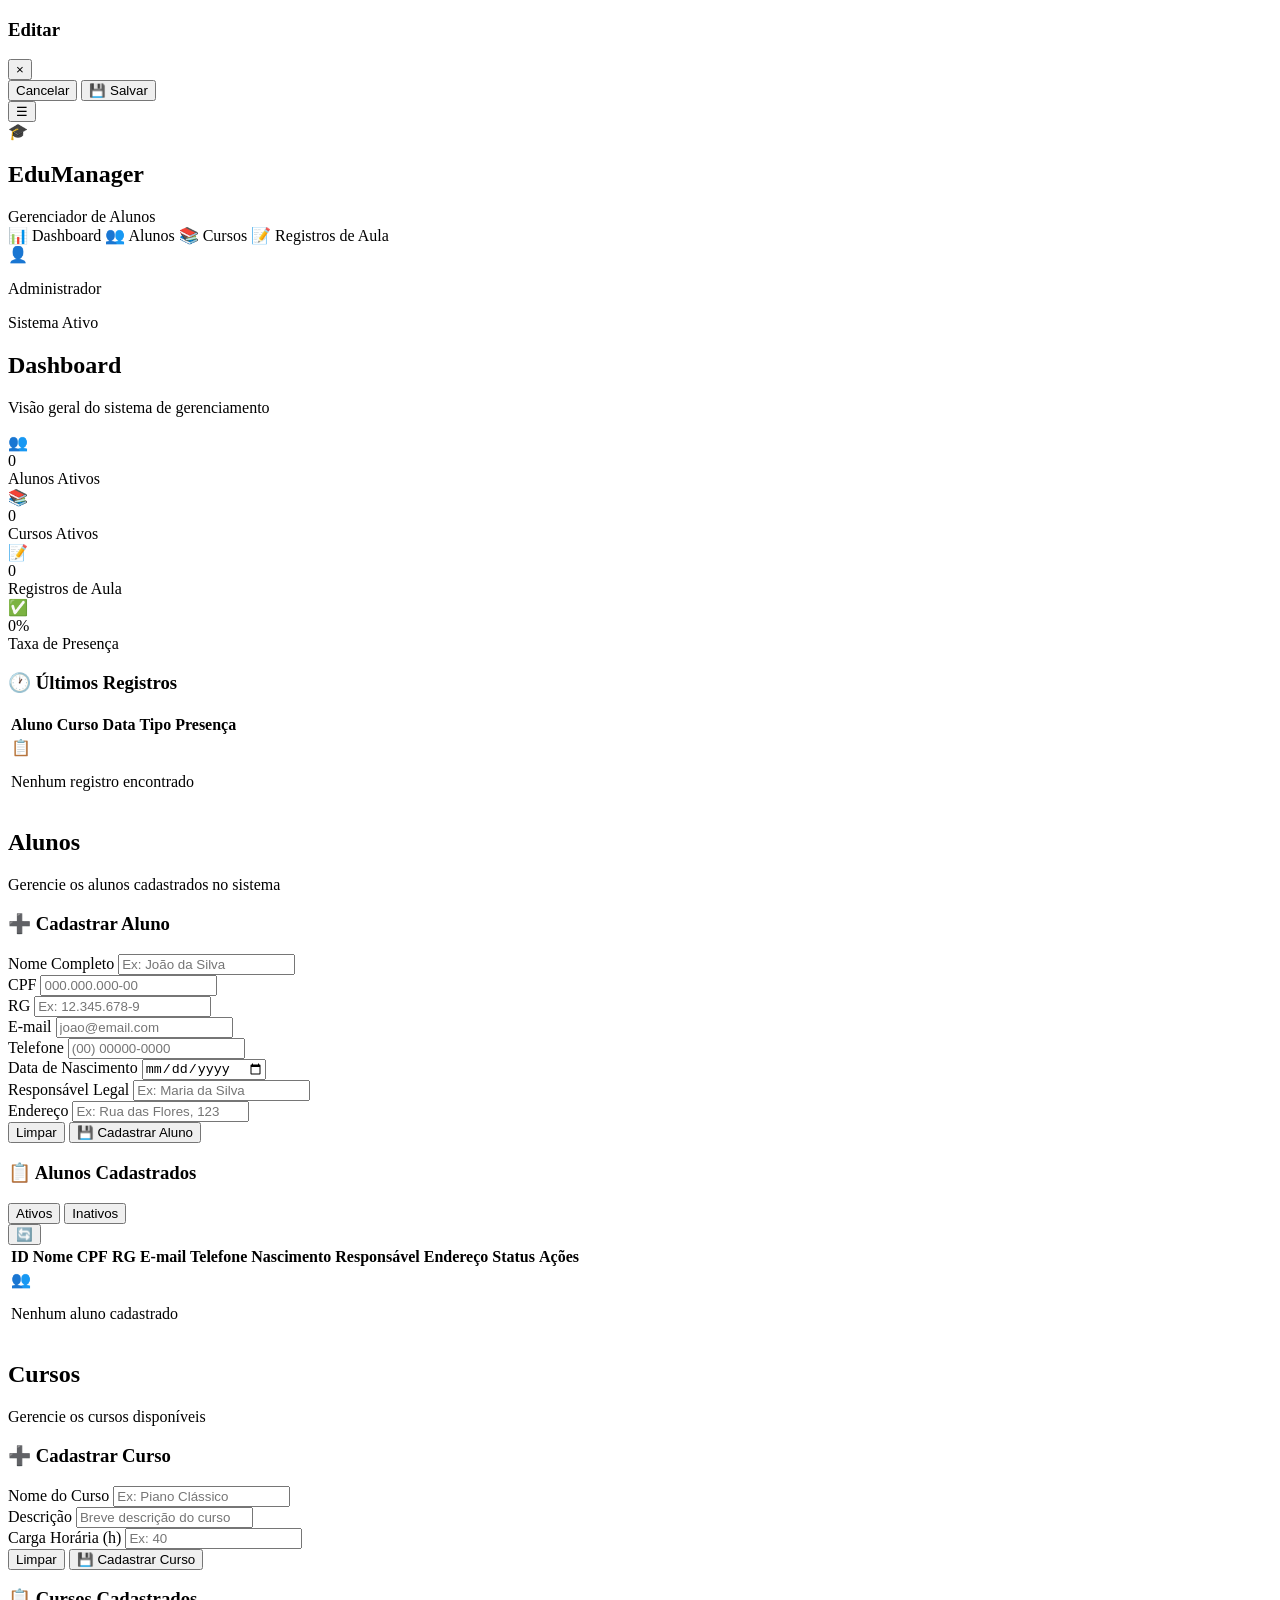
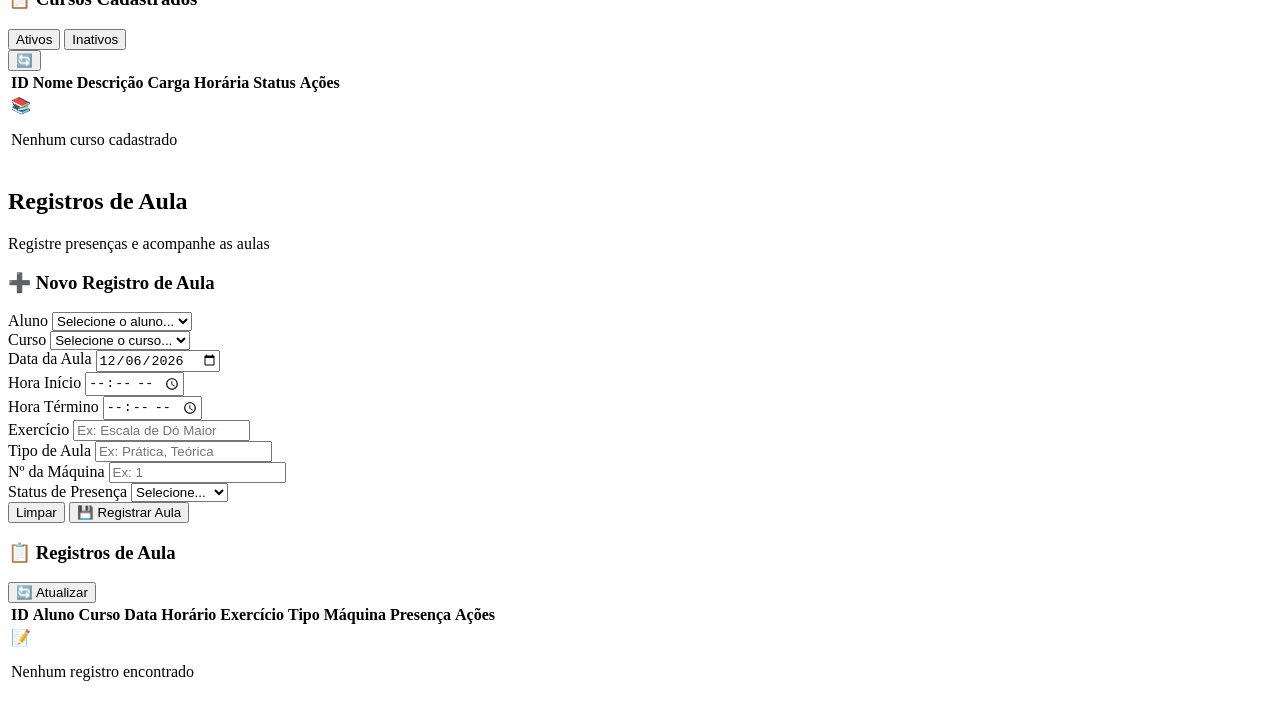
==== index.html @ 94e60f29 "Adicionando novos dados ao aluno" ====
<!DOCTYPE html>
<html lang="pt-BR">
<head>
  <meta charset="UTF-8">
  <meta name="viewport" content="width=device-width, initial-scale=1.0">
  <meta name="description" content="Sistema de Gerenciamento de Alunos - Controle de presença, cursos e registros de aula">
  <title>Gerenciador de Alunos</title>
  <link rel="stylesheet" href="css/style.css">
</head>
<body>

  <!-- Toast Container -->
  <div class="toast-container" id="toast-container"></div>

  <!-- Edit Modal -->
  <div class="modal-overlay" id="modal-overlay">
    <div class="modal" id="modal">
      <div class="modal-header">
        <h3 id="modal-title">Editar</h3>
        <button class="modal-close" id="modal-close">&times;</button>
      </div>
      <div class="modal-body" id="modal-body"></div>
      <div class="modal-footer">
        <button class="btn btn-secondary" id="modal-cancel">Cancelar</button>
        <button class="btn btn-primary" id="modal-save">💾 Salvar</button>
      </div>
    </div>
  </div>

  <!-- Mobile Menu Button -->
  <button class="mobile-menu-btn" id="mobile-menu-btn" aria-label="Menu">☰</button>

  <div class="app-layout">

    <!-- ===== SIDEBAR ===== -->
    <aside class="sidebar" id="sidebar">
      <div class="sidebar-header">
        <div class="sidebar-logo">
          <div class="logo-icon">🎓</div>
          <div class="logo-text">
            <h1>EduManager</h1>
            <span>Gerenciador de Alunos</span>
          </div>
        </div>
      </div>
      <nav class="sidebar-nav">
        <a class="nav-item active" data-page="dashboard" id="nav-dashboard">
          <span class="nav-icon">📊</span> Dashboard
        </a>
        <a class="nav-item" data-page="alunos" id="nav-alunos">
          <span class="nav-icon">👥</span> Alunos
        </a>
        <a class="nav-item" data-page="cursos" id="nav-cursos">
          <span class="nav-icon">📚</span> Cursos
        </a>
        <a class="nav-item" data-page="registros" id="nav-registros">
          <span class="nav-icon">📝</span> Registros de Aula
        </a>
      </nav>
      <div class="sidebar-footer">
        <div class="sidebar-footer-info">
          <div class="footer-avatar">👤</div>
          <div class="footer-text">
            <p>Administrador</p>
            <span>Sistema Ativo</span>
          </div>
        </div>
      </div>
    </aside>

    <!-- ===== MAIN CONTENT ===== -->
    <main class="main-content">

      <!-- ===== DASHBOARD ===== -->
      <section class="section-page active" id="page-dashboard">
        <div class="page-header">
          <h2>Dashboard</h2>
          <p>Visão geral do sistema de gerenciamento</p>
        </div>
        <div class="stats-grid">
          <div class="stat-card">
            <div class="stat-card-header"><div class="stat-icon students">👥</div></div>
            <div class="stat-value" id="stat-alunos">0</div>
            <div class="stat-label">Alunos Ativos</div>
          </div>
          <div class="stat-card">
            <div class="stat-card-header"><div class="stat-icon courses">📚</div></div>
            <div class="stat-value" id="stat-cursos">0</div>
            <div class="stat-label">Cursos Ativos</div>
          </div>
          <div class="stat-card">
            <div class="stat-card-header"><div class="stat-icon records">📝</div></div>
            <div class="stat-value" id="stat-registros">0</div>
            <div class="stat-label">Registros de Aula</div>
          </div>
          <div class="stat-card">
            <div class="stat-card-header"><div class="stat-icon attendance">✅</div></div>
            <div class="stat-value" id="stat-presenca">0%</div>
            <div class="stat-label">Taxa de Presença</div>
          </div>
        </div>
        <div class="content-card">
          <div class="content-card-header">
            <h3><span class="icon">🕐</span> Últimos Registros</h3>
          </div>
          <div class="content-card-body">
            <div class="table-wrapper">
              <table>
                <thead><tr><th>Aluno</th><th>Curso</th><th>Data</th><th>Tipo</th><th>Presença</th></tr></thead>
                <tbody id="dashboard-recent-tbody">
                  <tr><td colspan="5"><div class="empty-state"><div class="icon">📋</div><p>Nenhum registro encontrado</p></div></td></tr>
                </tbody>
              </table>
            </div>
          </div>
        </div>
      </section>

      <!-- ===== ALUNOS ===== -->
      <section class="section-page" id="page-alunos">
        <div class="page-header">
          <h2>Alunos</h2>
          <p>Gerencie os alunos cadastrados no sistema</p>
        </div>
        <!-- Form -->
        <div class="content-card">
          <div class="content-card-header">
            <h3><span class="icon">➕</span> Cadastrar Aluno</h3>
          </div>
          <div class="content-card-body">
            <form id="form-aluno">
              <div class="form-grid">
                <div class="form-group">
                  <label for="aluno-nome">Nome Completo</label>
                  <input type="text" id="aluno-nome" placeholder="Ex: João da Silva" required>
                </div>
                <div class="form-group">
                  <label for="aluno-cpf">CPF</label>
                  <input type="text" id="aluno-cpf" placeholder="000.000.000-00" required maxlength="14">
                </div>
                <div class="form-group">
                  <label for="aluno-rg">RG</label>
                  <input type="text" id="aluno-rg" placeholder="Ex: 12.345.678-9" required>
                </div>
                <div class="form-group">
                  <label for="aluno-email">E-mail</label>
                  <input type="email" id="aluno-email" placeholder="joao@email.com" required>
                </div>
                <div class="form-group">
                  <label for="aluno-telefone">Telefone</label>
                  <input type="text" id="aluno-telefone" placeholder="(00) 00000-0000" required maxlength="15">
                </div>
                <div class="form-group">
                  <label for="aluno-nascimento">Data de Nascimento</label>
                  <input type="date" id="aluno-nascimento" required>
                </div>
                <div class="form-group">
                  <label for="aluno-responsavel">Responsável Legal</label>
                  <input type="text" id="aluno-responsavel" placeholder="Ex: Maria da Silva">
                </div>
                <div class="form-group">
                  <label for="aluno-endereco">Endereço</label>
                  <input type="text" id="aluno-endereco" placeholder="Ex: Rua das Flores, 123" required>
                </div>
              </div>
              <div class="form-actions">
                <button type="reset" class="btn btn-secondary">Limpar</button>
                <button type="submit" class="btn btn-primary" id="btn-salvar-aluno">💾 Cadastrar Aluno</button>
              </div>
            </form>
          </div>
        </div>
        <!-- Table -->
        <div class="content-card">
          <div class="content-card-header">
            <h3><span class="icon">📋</span> Alunos Cadastrados</h3>
            <div class="header-actions">
              <div class="filter-tabs" id="aluno-filter-tabs">
                <button class="filter-tab active" data-filter="ativos">Ativos</button>
                <button class="filter-tab" data-filter="inativos">Inativos</button>
              </div>
              <button class="btn btn-secondary btn-sm" onclick="App.loadAlunos()">🔄</button>
            </div>
          </div>
          <div class="content-card-body">
            <div class="table-wrapper">
              <table>
                <thead><tr><th>ID</th><th>Nome</th><th>CPF</th><th>RG</th><th>E-mail</th><th>Telefone</th><th>Nascimento</th><th>Responsável</th><th>Endereço</th><th>Status</th><th>Ações</th></tr></thead>
                <tbody id="alunos-tbody">
                  <tr><td colspan="11"><div class="empty-state"><div class="icon">👥</div><p>Nenhum aluno cadastrado</p></div></td></tr>
                </tbody>
              </table>
            </div>
          </div>
        </div>
      </section>

      <!-- ===== CURSOS ===== -->
      <section class="section-page" id="page-cursos">
        <div class="page-header">
          <h2>Cursos</h2>
          <p>Gerencie os cursos disponíveis</p>
        </div>
        <!-- Form -->
        <div class="content-card">
          <div class="content-card-header">
            <h3><span class="icon">➕</span> Cadastrar Curso</h3>
          </div>
          <div class="content-card-body">
            <form id="form-curso">
              <div class="form-grid">
                <div class="form-group">
                  <label for="curso-nome">Nome do Curso</label>
                  <input type="text" id="curso-nome" placeholder="Ex: Piano Clássico" required>
                </div>
                <div class="form-group">
                  <label for="curso-descricao">Descrição</label>
                  <input type="text" id="curso-descricao" placeholder="Breve descrição do curso" required>
                </div>
                <div class="form-group">
                  <label for="curso-carga">Carga Horária (h)</label>
                  <input type="number" id="curso-carga" placeholder="Ex: 40" required min="1">
                </div>
              </div>
              <div class="form-actions">
                <button type="reset" class="btn btn-secondary">Limpar</button>
                <button type="submit" class="btn btn-primary" id="btn-salvar-curso">💾 Cadastrar Curso</button>
              </div>
            </form>
          </div>
        </div>
        <!-- Table -->
        <div class="content-card">
          <div class="content-card-header">
            <h3><span class="icon">📋</span> Cursos Cadastrados</h3>
            <div class="header-actions">
              <div class="filter-tabs" id="curso-filter-tabs">
                <button class="filter-tab active" data-filter="ativos">Ativos</button>
                <button class="filter-tab" data-filter="inativos">Inativos</button>
              </div>
              <button class="btn btn-secondary btn-sm" onclick="App.loadCursos()">🔄</button>
            </div>
          </div>
          <div class="content-card-body">
            <div class="table-wrapper">
              <table>
                <thead><tr><th>ID</th><th>Nome</th><th>Descrição</th><th>Carga Horária</th><th>Status</th><th>Ações</th></tr></thead>
                <tbody id="cursos-tbody">
                  <tr><td colspan="6"><div class="empty-state"><div class="icon">📚</div><p>Nenhum curso cadastrado</p></div></td></tr>
                </tbody>
              </table>
            </div>
          </div>
        </div>
      </section>

      <!-- ===== REGISTROS DE AULA ===== -->
      <section class="section-page" id="page-registros">
        <div class="page-header">
          <h2>Registros de Aula</h2>
          <p>Registre presenças e acompanhe as aulas</p>
        </div>
        <!-- Form -->
        <div class="content-card">
          <div class="content-card-header">
            <h3><span class="icon">➕</span> Novo Registro de Aula</h3>
          </div>
          <div class="content-card-body">
            <form id="form-registro">
              <div class="form-grid">
                <div class="form-group">
                  <label for="registro-aluno">Aluno</label>
                  <select id="registro-aluno" required><option value="">Selecione o aluno...</option></select>
                </div>
                <div class="form-group">
                  <label for="registro-curso">Curso</label>
                  <select id="registro-curso" required><option value="">Selecione o curso...</option></select>
                </div>
                <div class="form-group">
                  <label for="registro-data">Data da Aula</label>
                  <input type="date" id="registro-data" required>
                </div>
                <div class="form-group">
                  <label for="registro-hora-inicio">Hora Início</label>
                  <input type="time" id="registro-hora-inicio" required>
                </div>
                <div class="form-group">
                  <label for="registro-hora-termino">Hora Término</label>
                  <input type="time" id="registro-hora-termino" required>
                </div>
                <div class="form-group">
                  <label for="registro-exercicio">Exercício</label>
                  <input type="text" id="registro-exercicio" placeholder="Ex: Escala de Dó Maior" required>
                </div>
                <div class="form-group">
                  <label for="registro-tipo">Tipo de Aula</label>
                  <input type="text" id="registro-tipo" placeholder="Ex: Prática, Teórica" required>
                </div>
                <div class="form-group">
                  <label for="registro-maquina">Nº da Máquina</label>
                  <input type="number" id="registro-maquina" placeholder="Ex: 1" required min="1">
                </div>
                <div class="form-group">
                  <label for="registro-presenca">Status de Presença</label>
                  <select id="registro-presenca" required>
                    <option value="">Selecione...</option>
                    <option value="PRESENTE">✅ Presente</option>
                    <option value="AUSENTE">❌ Ausente</option>
                  </select>
                </div>
              </div>
              <div class="form-actions">
                <button type="reset" class="btn btn-secondary">Limpar</button>
                <button type="submit" class="btn btn-primary" id="btn-salvar-registro">💾 Registrar Aula</button>
              </div>
            </form>
          </div>
        </div>
        <!-- Table -->
        <div class="content-card">
          <div class="content-card-header">
            <h3><span class="icon">📋</span> Registros de Aula</h3>
            <button class="btn btn-secondary btn-sm" onclick="App.loadRegistros()">🔄 Atualizar</button>
          </div>
          <div class="content-card-body">
            <div class="table-wrapper">
              <table>
                <thead><tr><th>ID</th><th>Aluno</th><th>Curso</th><th>Data</th><th>Horário</th><th>Exercício</th><th>Tipo</th><th>Máquina</th><th>Presença</th><th>Ações</th></tr></thead>
                <tbody id="registros-tbody">
                  <tr><td colspan="10"><div class="empty-state"><div class="icon">📝</div><p>Nenhum registro encontrado</p></div></td></tr>
                </tbody>
              </table>
            </div>
          </div>
        </div>
      </section>

    </main>
  </div>

  <script src="js/app.js"></script>
</body>
</html>
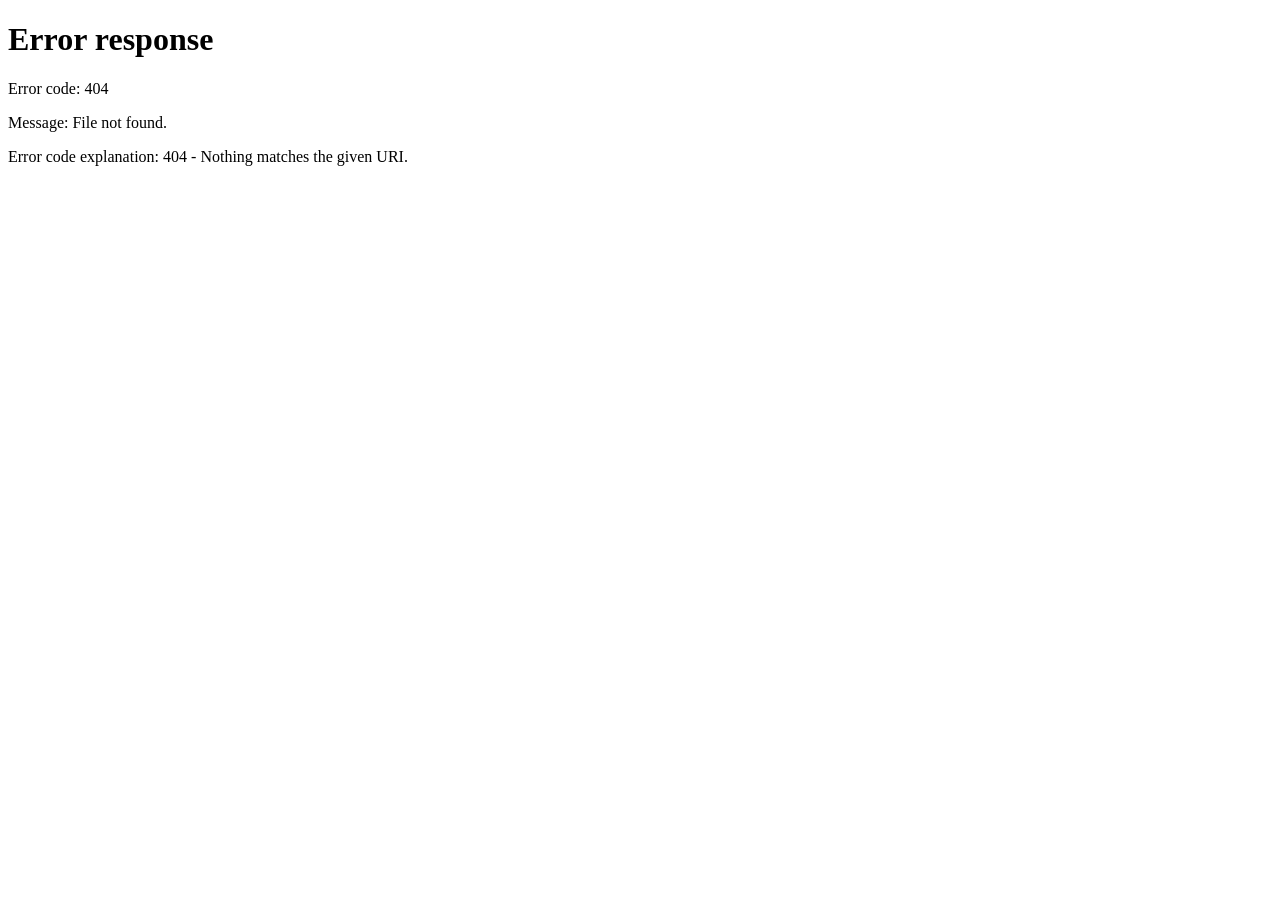
==== commit 5464baaa: "Adicionando login" ====
--- a/index.html
+++ b/index.html
@@ -3,8 +3,8 @@
 <head>
   <meta charset="UTF-8">
   <meta name="viewport" content="width=device-width, initial-scale=1.0">
-  <meta name="description" content="Sistema de Gerenciamento de Alunos - Controle de presença, cursos e registros de aula">
-  <title>Gerenciador de Alunos</title>
+  <meta name="description" content="AllCan - Sistema de Gerenciamento de Alunos - Controle de presença, cursos e registros de aula">
+  <title>AllCan - Gerenciador de Alunos</title>
   <link rel="stylesheet" href="css/style.css">
 </head>
 <body>
@@ -22,13 +22,18 @@
       <div class="modal-body" id="modal-body"></div>
       <div class="modal-footer">
         <button class="btn btn-secondary" id="modal-cancel">Cancelar</button>
-        <button class="btn btn-primary" id="modal-save">💾 Salvar</button>
+        <button class="btn btn-primary" id="modal-save">
+          <svg width="20" height="20" viewBox="0 0 24 24" fill="none" stroke="currentColor" stroke-width="2" stroke-linecap="round" stroke-linejoin="round"><path d="M19 21H5a2 2 0 0 1-2-2V5a2 2 0 0 1 2-2h11l5 5v11a2 2 0 0 1-2 2z"/><polyline points="17 21 17 13 7 13 7 21"/><polyline points="7 3 7 8 15 8"/></svg>
+          Salvar
+        </button>
       </div>
     </div>
   </div>
 
   <!-- Mobile Menu Button -->
-  <button class="mobile-menu-btn" id="mobile-menu-btn" aria-label="Menu">☰</button>
+  <button class="mobile-menu-btn" id="mobile-menu-btn" aria-label="Abrir menu de navegação">
+    <svg width="24" height="24" viewBox="0 0 24 24" fill="none" stroke="currentColor" stroke-width="2" stroke-linecap="round" stroke-linejoin="round"><line x1="3" y1="6" x2="21" y2="6"/><line x1="3" y1="12" x2="21" y2="12"/><line x1="3" y1="18" x2="21" y2="18"/></svg>
+  </button>
 
   <div class="app-layout">
 
@@ -36,33 +41,49 @@
     <aside class="sidebar" id="sidebar">
       <div class="sidebar-header">
         <div class="sidebar-logo">
-          <div class="logo-icon">🎓</div>
+          <div class="logo-icon">
+            <svg width="24" height="24" viewBox="0 0 24 24" fill="white" stroke="white" stroke-width="1.5" stroke-linecap="round" stroke-linejoin="round"><path d="M22 10v6M2 10l10-5 10 5-10 5z"/><path d="M6 12v5c3 3 10 3 12 0v-5"/></svg>
+          </div>
           <div class="logo-text">
-            <h1>EduManager</h1>
-            <span>Gerenciador de Alunos</span>
+            <h1>AllCan</h1>
+            <span>Gestão Educacional</span>
           </div>
         </div>
       </div>
       <nav class="sidebar-nav">
         <a class="nav-item active" data-page="dashboard" id="nav-dashboard">
-          <span class="nav-icon">📊</span> Dashboard
+          <span class="nav-icon">
+            <svg width="20" height="20" viewBox="0 0 24 24" fill="none" stroke="currentColor" stroke-width="2" stroke-linecap="round" stroke-linejoin="round"><line x1="18" y1="20" x2="18" y2="10"/><line x1="12" y1="20" x2="12" y2="4"/><line x1="6" y1="20" x2="6" y2="14"/></svg>
+          </span>
+          Dashboard
         </a>
         <a class="nav-item" data-page="alunos" id="nav-alunos">
-          <span class="nav-icon">👥</span> Alunos
+          <span class="nav-icon">
+            <svg width="20" height="20" viewBox="0 0 24 24" fill="none" stroke="currentColor" stroke-width="2" stroke-linecap="round" stroke-linejoin="round"><path d="M17 21v-2a4 4 0 0 0-4-4H5a4 4 0 0 0-4 4v2"/><circle cx="9" cy="7" r="4"/><path d="M23 21v-2a4 4 0 0 0-3-3.87"/><path d="M16 3.13a4 4 0 0 1 0 7.75"/></svg>
+          </span>
+          Alunos
         </a>
         <a class="nav-item" data-page="cursos" id="nav-cursos">
-          <span class="nav-icon">📚</span> Cursos
+          <span class="nav-icon">
+            <svg width="20" height="20" viewBox="0 0 24 24" fill="none" stroke="currentColor" stroke-width="2" stroke-linecap="round" stroke-linejoin="round"><path d="M4 19.5A2.5 2.5 0 0 1 6.5 17H20"/><path d="M6.5 2H20v20H6.5A2.5 2.5 0 0 1 4 19.5v-15A2.5 2.5 0 0 1 6.5 2z"/></svg>
+          </span>
+          Cursos
         </a>
         <a class="nav-item" data-page="registros" id="nav-registros">
-          <span class="nav-icon">📝</span> Registros de Aula
+          <span class="nav-icon">
+            <svg width="20" height="20" viewBox="0 0 24 24" fill="none" stroke="currentColor" stroke-width="2" stroke-linecap="round" stroke-linejoin="round"><path d="M16 4h2a2 2 0 0 1 2 2v14a2 2 0 0 1-2 2H6a2 2 0 0 1-2-2V6a2 2 0 0 1 2-2h2"/><rect x="8" y="2" width="8" height="4" rx="1" ry="1"/></svg>
+          </span>
+          Registros de Aula
         </a>
       </nav>
       <div class="sidebar-footer">
         <div class="sidebar-footer-info">
-          <div class="footer-avatar">👤</div>
+          <div class="footer-avatar">
+            <svg width="20" height="20" viewBox="0 0 24 24" fill="none" stroke="currentColor" stroke-width="2" stroke-linecap="round" stroke-linejoin="round"><path d="M20 21v-2a4 4 0 0 0-4-4H8a4 4 0 0 0-4 4v2"/><circle cx="12" cy="7" r="4"/></svg>
+          </div>
           <div class="footer-text">
-            <p>Administrador</p>
-            <span>Sistema Ativo</span>
+            <p>AllCan Admin</p>
+            <span>v1.0.0</span>
           </div>
         </div>
       </div>
@@ -73,42 +94,83 @@
 
       <!-- ===== DASHBOARD ===== -->
       <section class="section-page active" id="page-dashboard">
-        <div class="page-header">
-          <h2>Dashboard</h2>
+        <header class="page-header">
+          <h2>
+            <svg width="24" height="24" viewBox="0 0 24 24" fill="none" stroke="currentColor" stroke-width="2" stroke-linecap="round" stroke-linejoin="round"><line x1="18" y1="20" x2="18" y2="10"/><line x1="12" y1="20" x2="12" y2="4"/><line x1="6" y1="20" x2="6" y2="14"/></svg>
+            Dashboard
+          </h2>
           <p>Visão geral do sistema de gerenciamento</p>
-        </div>
+        </header>
         <div class="stats-grid">
-          <div class="stat-card">
-            <div class="stat-card-header"><div class="stat-icon students">👥</div></div>
+          <article class="stat-card">
+            <div class="stat-card-header">
+              <div class="stat-icon students">
+                <svg width="24" height="24" viewBox="0 0 24 24" fill="none" stroke="currentColor" stroke-width="2" stroke-linecap="round" stroke-linejoin="round"><path d="M17 21v-2a4 4 0 0 0-4-4H5a4 4 0 0 0-4 4v2"/><circle cx="9" cy="7" r="4"/><path d="M23 21v-2a4 4 0 0 0-3-3.87"/><path d="M16 3.13a4 4 0 0 1 0 7.75"/></svg>
+              </div>
+            </div>
             <div class="stat-value" id="stat-alunos">0</div>
             <div class="stat-label">Alunos Ativos</div>
-          </div>
-          <div class="stat-card">
-            <div class="stat-card-header"><div class="stat-icon courses">📚</div></div>
+          </article>
+          <article class="stat-card">
+            <div class="stat-card-header">
+              <div class="stat-icon courses">
+                <svg width="24" height="24" viewBox="0 0 24 24" fill="none" stroke="currentColor" stroke-width="2" stroke-linecap="round" stroke-linejoin="round"><path d="M4 19.5A2.5 2.5 0 0 1 6.5 17H20"/><path d="M6.5 2H20v20H6.5A2.5 2.5 0 0 1 4 19.5v-15A2.5 2.5 0 0 1 6.5 2z"/></svg>
+              </div>
+            </div>
             <div class="stat-value" id="stat-cursos">0</div>
             <div class="stat-label">Cursos Ativos</div>
-          </div>
-          <div class="stat-card">
-            <div class="stat-card-header"><div class="stat-icon records">📝</div></div>
+          </article>
+          <article class="stat-card">
+            <div class="stat-card-header">
+              <div class="stat-icon records">
+                <svg width="24" height="24" viewBox="0 0 24 24" fill="none" stroke="currentColor" stroke-width="2" stroke-linecap="round" stroke-linejoin="round"><path d="M16 4h2a2 2 0 0 1 2 2v14a2 2 0 0 1-2 2H6a2 2 0 0 1-2-2V6a2 2 0 0 1 2-2h2"/><rect x="8" y="2" width="8" height="4" rx="1" ry="1"/></svg>
+              </div>
+            </div>
             <div class="stat-value" id="stat-registros">0</div>
             <div class="stat-label">Registros de Aula</div>
-          </div>
-          <div class="stat-card">
-            <div class="stat-card-header"><div class="stat-icon attendance">✅</div></div>
+          </article>
+          <article class="stat-card">
+            <div class="stat-card-header">
+              <div class="stat-icon attendance">
+                <svg width="24" height="24" viewBox="0 0 24 24" fill="none" stroke="currentColor" stroke-width="2" stroke-linecap="round" stroke-linejoin="round"><polyline points="20 6 9 17 4 12"/></svg>
+              </div>
+            </div>
             <div class="stat-value" id="stat-presenca">0%</div>
             <div class="stat-label">Taxa de Presença</div>
-          </div>
-        </div>
-        <div class="content-card">
-          <div class="content-card-header">
-            <h3><span class="icon">🕐</span> Últimos Registros</h3>
+          </article>
+        </div>
+        <div class="content-card">
+          <div class="content-card-header">
+            <h3>
+              <span class="icon">
+                <svg width="20" height="20" viewBox="0 0 24 24" fill="none" stroke="currentColor" stroke-width="2" stroke-linecap="round" stroke-linejoin="round"><circle cx="12" cy="12" r="10"/><polyline points="12 6 12 12 16 14"/></svg>
+              </span>
+              Últimos Registros
+            </h3>
           </div>
           <div class="content-card-body">
             <div class="table-wrapper">
               <table>
-                <thead><tr><th>Aluno</th><th>Curso</th><th>Data</th><th>Tipo</th><th>Presença</th></tr></thead>
+                <thead>
+                  <tr>
+                    <th>Aluno</th>
+                    <th>Curso</th>
+                    <th>Data</th>
+                    <th>Tipo</th>
+                    <th>Presença</th>
+                  </tr>
+                </thead>
                 <tbody id="dashboard-recent-tbody">
-                  <tr><td colspan="5"><div class="empty-state"><div class="icon">📋</div><p>Nenhum registro encontrado</p></div></td></tr>
+                  <tr>
+                    <td colspan="5">
+                      <div class="empty-state">
+                        <div class="icon">
+                          <svg width="24" height="24" viewBox="0 0 24 24" fill="none" stroke="currentColor" stroke-width="2" stroke-linecap="round" stroke-linejoin="round"><path d="M16 4h2a2 2 0 0 1 2 2v14a2 2 0 0 1-2 2H6a2 2 0 0 1-2-2V6a2 2 0 0 1 2-2h2"/><rect x="8" y="2" width="8" height="4" rx="1" ry="1"/></svg>
+                        </div>
+                        <p>Nenhum registro encontrado</p>
+                      </div>
+                    </td>
+                  </tr>
                 </tbody>
               </table>
             </div>
@@ -118,14 +180,23 @@
 
       <!-- ===== ALUNOS ===== -->
       <section class="section-page" id="page-alunos">
-        <div class="page-header">
-          <h2>Alunos</h2>
+        <header class="page-header">
+          <h2>
+            <svg width="24" height="24" viewBox="0 0 24 24" fill="none" stroke="currentColor" stroke-width="2" stroke-linecap="round" stroke-linejoin="round"><path d="M17 21v-2a4 4 0 0 0-4-4H5a4 4 0 0 0-4 4v2"/><circle cx="9" cy="7" r="4"/><path d="M23 21v-2a4 4 0 0 0-3-3.87"/><path d="M16 3.13a4 4 0 0 1 0 7.75"/></svg>
+            Alunos
+          </h2>
           <p>Gerencie os alunos cadastrados no sistema</p>
-        </div>
+        </header>
+
         <!-- Form -->
         <div class="content-card">
           <div class="content-card-header">
-            <h3><span class="icon">➕</span> Cadastrar Aluno</h3>
+            <h3>
+              <span class="icon">
+                <svg width="20" height="20" viewBox="0 0 24 24" fill="none" stroke="currentColor" stroke-width="2" stroke-linecap="round" stroke-linejoin="round"><line x1="12" y1="5" x2="12" y2="19"/><line x1="5" y1="12" x2="19" y2="12"/></svg>
+              </span>
+              Cadastrar Aluno
+            </h3>
           </div>
           <div class="content-card-body">
             <form id="form-aluno">
@@ -165,29 +236,63 @@
               </div>
               <div class="form-actions">
                 <button type="reset" class="btn btn-secondary">Limpar</button>
-                <button type="submit" class="btn btn-primary" id="btn-salvar-aluno">💾 Cadastrar Aluno</button>
+                <button type="submit" class="btn btn-primary" id="btn-salvar-aluno">
+                  <svg width="18" height="18" viewBox="0 0 24 24" fill="none" stroke="currentColor" stroke-width="2" stroke-linecap="round" stroke-linejoin="round"><path d="M19 21H5a2 2 0 0 1-2-2V5a2 2 0 0 1 2-2h11l5 5v11a2 2 0 0 1-2 2z"/><polyline points="17 21 17 13 7 13 7 21"/><polyline points="7 3 7 8 15 8"/></svg>
+                  Cadastrar Aluno
+                </button>
               </div>
             </form>
           </div>
         </div>
+
         <!-- Table -->
         <div class="content-card">
           <div class="content-card-header">
-            <h3><span class="icon">📋</span> Alunos Cadastrados</h3>
+            <h3>
+              <span class="icon">
+                <svg width="20" height="20" viewBox="0 0 24 24" fill="none" stroke="currentColor" stroke-width="2" stroke-linecap="round" stroke-linejoin="round"><path d="M16 4h2a2 2 0 0 1 2 2v14a2 2 0 0 1-2 2H6a2 2 0 0 1-2-2V6a2 2 0 0 1 2-2h2"/><rect x="8" y="2" width="8" height="4" rx="1" ry="1"/></svg>
+              </span>
+              Alunos Cadastrados
+            </h3>
             <div class="header-actions">
               <div class="filter-tabs" id="aluno-filter-tabs">
                 <button class="filter-tab active" data-filter="ativos">Ativos</button>
                 <button class="filter-tab" data-filter="inativos">Inativos</button>
               </div>
-              <button class="btn btn-secondary btn-sm" onclick="App.loadAlunos()">🔄</button>
+              <button class="btn btn-secondary btn-sm" onclick="App.loadAlunos()" aria-label="Atualizar lista de alunos">
+                <svg width="18" height="18" viewBox="0 0 24 24" fill="none" stroke="currentColor" stroke-width="2" stroke-linecap="round" stroke-linejoin="round"><polyline points="23 4 23 10 17 10"/><path d="M20.49 15a9 9 0 1 1-2.12-9.36L23 10"/></svg>
+              </button>
             </div>
           </div>
           <div class="content-card-body">
             <div class="table-wrapper">
               <table>
-                <thead><tr><th>ID</th><th>Nome</th><th>CPF</th><th>RG</th><th>E-mail</th><th>Telefone</th><th>Nascimento</th><th>Responsável</th><th>Endereço</th><th>Status</th><th>Ações</th></tr></thead>
+                <thead>
+                  <tr>
+                    <th>ID</th>
+                    <th>Nome</th>
+                    <th>CPF</th>
+                    <th>RG</th>
+                    <th>E-mail</th>
+                    <th>Telefone</th>
+                    <th>Nascimento</th>
+                    <th>Responsável</th>
+                    <th>Endereço</th>
+                    <th>Status</th>
+                    <th>Ações</th>
+                  </tr>
+                </thead>
                 <tbody id="alunos-tbody">
-                  <tr><td colspan="11"><div class="empty-state"><div class="icon">👥</div><p>Nenhum aluno cadastrado</p></div></td></tr>
+                  <tr>
+                    <td colspan="11">
+                      <div class="empty-state">
+                        <div class="icon">
+                          <svg width="24" height="24" viewBox="0 0 24 24" fill="none" stroke="currentColor" stroke-width="2" stroke-linecap="round" stroke-linejoin="round"><path d="M17 21v-2a4 4 0 0 0-4-4H5a4 4 0 0 0-4 4v2"/><circle cx="9" cy="7" r="4"/><path d="M23 21v-2a4 4 0 0 0-3-3.87"/><path d="M16 3.13a4 4 0 0 1 0 7.75"/></svg>
+                        </div>
+                        <p>Nenhum aluno cadastrado</p>
+                      </div>
+                    </td>
+                  </tr>
                 </tbody>
               </table>
             </div>
@@ -197,14 +302,23 @@
 
       <!-- ===== CURSOS ===== -->
       <section class="section-page" id="page-cursos">
-        <div class="page-header">
-          <h2>Cursos</h2>
+        <header class="page-header">
+          <h2>
+            <svg width="24" height="24" viewBox="0 0 24 24" fill="none" stroke="currentColor" stroke-width="2" stroke-linecap="round" stroke-linejoin="round"><path d="M4 19.5A2.5 2.5 0 0 1 6.5 17H20"/><path d="M6.5 2H20v20H6.5A2.5 2.5 0 0 1 4 19.5v-15A2.5 2.5 0 0 1 6.5 2z"/></svg>
+            Cursos
+          </h2>
           <p>Gerencie os cursos disponíveis</p>
-        </div>
+        </header>
+
         <!-- Form -->
         <div class="content-card">
           <div class="content-card-header">
-            <h3><span class="icon">➕</span> Cadastrar Curso</h3>
+            <h3>
+              <span class="icon">
+                <svg width="20" height="20" viewBox="0 0 24 24" fill="none" stroke="currentColor" stroke-width="2" stroke-linecap="round" stroke-linejoin="round"><line x1="12" y1="5" x2="12" y2="19"/><line x1="5" y1="12" x2="19" y2="12"/></svg>
+              </span>
+              Cadastrar Curso
+            </h3>
           </div>
           <div class="content-card-body">
             <form id="form-curso">
@@ -224,29 +338,58 @@
               </div>
               <div class="form-actions">
                 <button type="reset" class="btn btn-secondary">Limpar</button>
-                <button type="submit" class="btn btn-primary" id="btn-salvar-curso">💾 Cadastrar Curso</button>
+                <button type="submit" class="btn btn-primary" id="btn-salvar-curso">
+                  <svg width="18" height="18" viewBox="0 0 24 24" fill="none" stroke="currentColor" stroke-width="2" stroke-linecap="round" stroke-linejoin="round"><path d="M19 21H5a2 2 0 0 1-2-2V5a2 2 0 0 1 2-2h11l5 5v11a2 2 0 0 1-2 2z"/><polyline points="17 21 17 13 7 13 7 21"/><polyline points="7 3 7 8 15 8"/></svg>
+                  Cadastrar Curso
+                </button>
               </div>
             </form>
           </div>
         </div>
+
         <!-- Table -->
         <div class="content-card">
           <div class="content-card-header">
-            <h3><span class="icon">📋</span> Cursos Cadastrados</h3>
+            <h3>
+              <span class="icon">
+                <svg width="20" height="20" viewBox="0 0 24 24" fill="none" stroke="currentColor" stroke-width="2" stroke-linecap="round" stroke-linejoin="round"><path d="M16 4h2a2 2 0 0 1 2 2v14a2 2 0 0 1-2 2H6a2 2 0 0 1-2-2V6a2 2 0 0 1 2-2h2"/><rect x="8" y="2" width="8" height="4" rx="1" ry="1"/></svg>
+              </span>
+              Cursos Cadastrados
+            </h3>
             <div class="header-actions">
               <div class="filter-tabs" id="curso-filter-tabs">
                 <button class="filter-tab active" data-filter="ativos">Ativos</button>
                 <button class="filter-tab" data-filter="inativos">Inativos</button>
               </div>
-              <button class="btn btn-secondary btn-sm" onclick="App.loadCursos()">🔄</button>
+              <button class="btn btn-secondary btn-sm" onclick="App.loadCursos()" aria-label="Atualizar lista de cursos">
+                <svg width="18" height="18" viewBox="0 0 24 24" fill="none" stroke="currentColor" stroke-width="2" stroke-linecap="round" stroke-linejoin="round"><polyline points="23 4 23 10 17 10"/><path d="M20.49 15a9 9 0 1 1-2.12-9.36L23 10"/></svg>
+              </button>
             </div>
           </div>
           <div class="content-card-body">
             <div class="table-wrapper">
               <table>
-                <thead><tr><th>ID</th><th>Nome</th><th>Descrição</th><th>Carga Horária</th><th>Status</th><th>Ações</th></tr></thead>
+                <thead>
+                  <tr>
+                    <th>ID</th>
+                    <th>Nome</th>
+                    <th>Descrição</th>
+                    <th>Carga Horária</th>
+                    <th>Status</th>
+                    <th>Ações</th>
+                  </tr>
+                </thead>
                 <tbody id="cursos-tbody">
-                  <tr><td colspan="6"><div class="empty-state"><div class="icon">📚</div><p>Nenhum curso cadastrado</p></div></td></tr>
+                  <tr>
+                    <td colspan="6">
+                      <div class="empty-state">
+                        <div class="icon">
+                          <svg width="24" height="24" viewBox="0 0 24 24" fill="none" stroke="currentColor" stroke-width="2" stroke-linecap="round" stroke-linejoin="round"><path d="M4 19.5A2.5 2.5 0 0 1 6.5 17H20"/><path d="M6.5 2H20v20H6.5A2.5 2.5 0 0 1 4 19.5v-15A2.5 2.5 0 0 1 6.5 2z"/></svg>
+                        </div>
+                        <p>Nenhum curso cadastrado</p>
+                      </div>
+                    </td>
+                  </tr>
                 </tbody>
               </table>
             </div>
@@ -256,18 +399,27 @@
 
       <!-- ===== REGISTROS DE AULA ===== -->
       <section class="section-page" id="page-registros">
-        <div class="page-header">
-          <h2>Registros de Aula</h2>
+        <header class="page-header">
+          <h2>
+            <svg width="24" height="24" viewBox="0 0 24 24" fill="none" stroke="currentColor" stroke-width="2" stroke-linecap="round" stroke-linejoin="round"><path d="M16 4h2a2 2 0 0 1 2 2v14a2 2 0 0 1-2 2H6a2 2 0 0 1-2-2V6a2 2 0 0 1 2-2h2"/><rect x="8" y="2" width="8" height="4" rx="1" ry="1"/></svg>
+            Registros de Aula
+          </h2>
           <p>Registre presenças e acompanhe as aulas</p>
-        </div>
+        </header>
+
         <!-- Form -->
         <div class="content-card">
           <div class="content-card-header">
-            <h3><span class="icon">➕</span> Novo Registro de Aula</h3>
+            <h3>
+              <span class="icon">
+                <svg width="20" height="20" viewBox="0 0 24 24" fill="none" stroke="currentColor" stroke-width="2" stroke-linecap="round" stroke-linejoin="round"><line x1="12" y1="5" x2="12" y2="19"/><line x1="5" y1="12" x2="19" y2="12"/></svg>
+              </span>
+              Novo Registro de Aula
+            </h3>
           </div>
           <div class="content-card-body">
             <form id="form-registro">
-              <div class="form-grid">
+              <div class="form-grid form-grid-3">
                 <div class="form-group">
                   <label for="registro-aluno">Aluno</label>
                   <select id="registro-aluno" required><option value="">Selecione o aluno...</option></select>
@@ -311,23 +463,57 @@
               </div>
               <div class="form-actions">
                 <button type="reset" class="btn btn-secondary">Limpar</button>
-                <button type="submit" class="btn btn-primary" id="btn-salvar-registro">💾 Registrar Aula</button>
+                <button type="submit" class="btn btn-primary" id="btn-salvar-registro">
+                  <svg width="18" height="18" viewBox="0 0 24 24" fill="none" stroke="currentColor" stroke-width="2" stroke-linecap="round" stroke-linejoin="round"><path d="M19 21H5a2 2 0 0 1-2-2V5a2 2 0 0 1 2-2h11l5 5v11a2 2 0 0 1-2 2z"/><polyline points="17 21 17 13 7 13 7 21"/><polyline points="7 3 7 8 15 8"/></svg>
+                  Registrar Aula
+                </button>
               </div>
             </form>
           </div>
         </div>
+
         <!-- Table -->
         <div class="content-card">
           <div class="content-card-header">
-            <h3><span class="icon">📋</span> Registros de Aula</h3>
-            <button class="btn btn-secondary btn-sm" onclick="App.loadRegistros()">🔄 Atualizar</button>
+            <h3>
+              <span class="icon">
+                <svg width="20" height="20" viewBox="0 0 24 24" fill="none" stroke="currentColor" stroke-width="2" stroke-linecap="round" stroke-linejoin="round"><path d="M16 4h2a2 2 0 0 1 2 2v14a2 2 0 0 1-2 2H6a2 2 0 0 1-2-2V6a2 2 0 0 1 2-2h2"/><rect x="8" y="2" width="8" height="4" rx="1" ry="1"/></svg>
+              </span>
+              Registros de Aula
+            </h3>
+            <button class="btn btn-secondary btn-sm" onclick="App.loadRegistros()" aria-label="Atualizar registros">
+              <svg width="18" height="18" viewBox="0 0 24 24" fill="none" stroke="currentColor" stroke-width="2" stroke-linecap="round" stroke-linejoin="round"><polyline points="23 4 23 10 17 10"/><path d="M20.49 15a9 9 0 1 1-2.12-9.36L23 10"/></svg>
+              Atualizar
+            </button>
           </div>
           <div class="content-card-body">
             <div class="table-wrapper">
               <table>
-                <thead><tr><th>ID</th><th>Aluno</th><th>Curso</th><th>Data</th><th>Horário</th><th>Exercício</th><th>Tipo</th><th>Máquina</th><th>Presença</th><th>Ações</th></tr></thead>
+                <thead>
+                  <tr>
+                    <th>ID</th>
+                    <th>Aluno</th>
+                    <th>Curso</th>
+                    <th>Data</th>
+                    <th>Horário</th>
+                    <th>Exercício</th>
+                    <th>Tipo</th>
+                    <th>Máquina</th>
+                    <th>Presença</th>
+                    <th>Ações</th>
+                  </tr>
+                </thead>
                 <tbody id="registros-tbody">
-                  <tr><td colspan="10"><div class="empty-state"><div class="icon">📝</div><p>Nenhum registro encontrado</p></div></td></tr>
+                  <tr>
+                    <td colspan="10">
+                      <div class="empty-state">
+                        <div class="icon">
+                          <svg width="24" height="24" viewBox="0 0 24 24" fill="none" stroke="currentColor" stroke-width="2" stroke-linecap="round" stroke-linejoin="round"><path d="M16 4h2a2 2 0 0 1 2 2v14a2 2 0 0 1-2 2H6a2 2 0 0 1-2-2V6a2 2 0 0 1 2-2h2"/><rect x="8" y="2" width="8" height="4" rx="1" ry="1"/></svg>
+                        </div>
+                        <p>Nenhum registro encontrado</p>
+                      </div>
+                    </td>
+                  </tr>
                 </tbody>
               </table>
             </div>
--- a/css/style.css
+++ b/css/style.css
@@ -0,0 +1,754 @@
+@import url('https://fonts.googleapis.com/css2?family=Outfit:wght@300;400;500;600;700;800&display=swap');
+
+/* ===== CSS Variables — AllCan Brand ===== */
+:root {
+  --bg-primary: #0e0e0e;
+  --bg-secondary: #141414;
+  --bg-card: rgba(24, 24, 24, 0.92);
+  --bg-card-solid: #1a1a1a;
+  --bg-card-hover: #222222;
+  --bg-input: rgba(12, 12, 12, 0.85);
+  --border-color: rgba(255, 255, 255, 0.06);
+  --border-focus: rgba(230, 126, 34, 0.45);
+  --text-primary: #f2f2f2;
+  --text-secondary: #a0a0a0;
+  --text-muted: #666666;
+  --accent-primary: #e67e22;
+  --accent-secondary: #f09040;
+  --accent-light: #f5a623;
+  --accent-glow: rgba(230, 126, 34, 0.15);
+  --gradient-primary: linear-gradient(135deg, #e67e22, #f09040);
+  --gradient-sidebar: linear-gradient(180deg, #141414 0%, #111111 100%);
+  --gradient-card: linear-gradient(135deg, rgba(230,126,34,0.04), rgba(240,144,64,0.01));
+  --success: #22c55e;
+  --success-bg: rgba(34, 197, 94, 0.1);
+  --danger: #ef4444;
+  --danger-bg: rgba(239, 68, 68, 0.1);
+  --warning: #f59e0b;
+  --warning-bg: rgba(245, 158, 11, 0.1);
+  --info: #3b82f6;
+  --info-bg: rgba(59, 130, 246, 0.1);
+  --sidebar-width: 256px;
+  --radius: 14px;
+  --radius-sm: 10px;
+  --shadow: 0 4px 20px rgba(0, 0, 0, 0.3);
+  --shadow-lg: 0 12px 48px rgba(0, 0, 0, 0.4);
+  --transition: all 0.25s cubic-bezier(0.22, 1, 0.36, 1);
+}
+
+/* ===== Reset ===== */
+*, *::before, *::after { margin: 0; padding: 0; box-sizing: border-box; }
+html { scroll-behavior: smooth; }
+
+body {
+  font-family: 'Outfit', -apple-system, BlinkMacSystemFont, sans-serif;
+  background: var(--bg-primary);
+  color: var(--text-primary);
+  min-height: 100vh;
+  overflow-x: hidden;
+  line-height: 1.6;
+}
+
+.app-layout { display: flex; min-height: 100vh; }
+
+/* ===== Sidebar ===== */
+.sidebar {
+  width: var(--sidebar-width);
+  background: var(--gradient-sidebar);
+  border-right: 1px solid var(--border-color);
+  display: flex;
+  flex-direction: column;
+  position: fixed;
+  top: 0; left: 0; bottom: 0;
+  z-index: 100;
+  transition: var(--transition);
+}
+
+.sidebar-header {
+  padding: 22px 20px;
+  border-bottom: 1px solid var(--border-color);
+}
+
+.sidebar-logo {
+  display: flex;
+  align-items: center;
+  gap: 12px;
+  text-decoration: none;
+}
+
+.logo-icon {
+  width: 42px; height: 42px;
+  background: var(--gradient-primary);
+  border-radius: 10px;
+  display: flex;
+  align-items: center;
+  justify-content: center;
+  font-size: 20px;
+  box-shadow: 0 4px 14px var(--accent-glow);
+}
+
+.logo-text h1 {
+  font-size: 18px;
+  font-weight: 800;
+  color: var(--text-primary);
+  line-height: 1.2;
+  letter-spacing: -0.3px;
+}
+
+.logo-text span {
+  font-size: 11px;
+  color: var(--text-muted);
+  font-weight: 400;
+}
+
+.sidebar-nav {
+  flex: 1;
+  padding: 18px 12px;
+  display: flex;
+  flex-direction: column;
+  gap: 2px;
+}
+
+.nav-item {
+  display: flex;
+  align-items: center;
+  gap: 12px;
+  padding: 11px 16px;
+  border-radius: var(--radius-sm);
+  color: var(--text-secondary);
+  text-decoration: none;
+  font-size: 14px;
+  font-weight: 500;
+  cursor: pointer;
+  transition: var(--transition);
+  border: 1px solid transparent;
+  position: relative;
+}
+
+.nav-item::before {
+  content: '';
+  position: absolute;
+  left: 0; top: 50%;
+  transform: translateY(-50%);
+  width: 3px;
+  height: 0;
+  background: var(--accent-primary);
+  border-radius: 0 3px 3px 0;
+  transition: var(--transition);
+}
+
+.nav-item:hover {
+  background: rgba(255, 255, 255, 0.03);
+  color: var(--text-primary);
+}
+
+.nav-item.active {
+  background: rgba(230, 126, 34, 0.08);
+  color: var(--accent-secondary);
+  border-color: rgba(230, 126, 34, 0.1);
+}
+
+.nav-item.active::before { height: 22px; }
+
+.nav-icon {
+  font-size: 18px;
+  width: 24px;
+  text-align: center;
+  flex-shrink: 0;
+  display: flex;
+  align-items: center;
+  justify-content: center;
+}
+
+.sidebar-footer {
+  padding: 14px 12px;
+  border-top: 1px solid var(--border-color);
+}
+
+.sidebar-footer-info {
+  display: flex;
+  align-items: center;
+  gap: 10px;
+  padding: 11px 14px;
+  border-radius: var(--radius-sm);
+  background: rgba(255, 255, 255, 0.02);
+  border: 1px solid var(--border-color);
+}
+
+.footer-avatar {
+  width: 34px; height: 34px;
+  border-radius: 50%;
+  background: var(--gradient-primary);
+  display: flex;
+  align-items: center;
+  justify-content: center;
+  font-size: 13px;
+  font-weight: 600;
+  color: #fff;
+}
+
+.footer-text p { font-size: 13px; font-weight: 600; color: var(--text-primary); }
+.footer-text span { font-size: 11px; color: var(--text-muted); }
+
+/* ===== Main Content ===== */
+.main-content {
+  flex: 1;
+  margin-left: var(--sidebar-width);
+  padding: 20px 24px;
+  min-height: 100vh;
+  min-width: 0;
+}
+
+/* ===== Page Header ===== */
+.page-header { margin-bottom: 16px; }
+
+.page-header h2 {
+  font-size: 24px;
+  font-weight: 700;
+  color: var(--text-primary);
+  margin-bottom: 3px;
+  letter-spacing: -0.4px;
+}
+
+.page-header p {
+  color: var(--text-muted);
+  font-size: 14px;
+  font-weight: 400;
+}
+
+/* ===== Sections ===== */
+.section-page { display: none; animation: fadeSlide 0.3s ease; }
+.section-page.active { display: block; }
+
+@keyframes fadeSlide {
+  from { opacity: 0; transform: translateY(8px); }
+  to   { opacity: 1; transform: translateY(0); }
+}
+
+/* ===== Stats Grid ===== */
+.stats-grid {
+  display: grid;
+  grid-template-columns: repeat(4, 1fr);
+  gap: 16px;
+  margin-bottom: 26px;
+}
+
+.stat-card {
+  background: var(--bg-card);
+  border: 1px solid var(--border-color);
+  border-radius: var(--radius);
+  padding: 20px;
+  position: relative;
+  overflow: hidden;
+  transition: var(--transition);
+}
+
+.stat-card::before {
+  content: '';
+  position: absolute;
+  top: 0; left: 0; right: 0;
+  height: 2px;
+  background: var(--accent-primary);
+  opacity: 0.5;
+}
+
+.stat-card:hover {
+  transform: translateY(-2px);
+  border-color: rgba(230, 126, 34, 0.15);
+  box-shadow: 0 6px 24px rgba(0, 0, 0, 0.2);
+}
+
+.stat-card:hover::before { opacity: 1; }
+
+.stat-card-header {
+  display: flex;
+  align-items: center;
+  justify-content: space-between;
+  margin-bottom: 14px;
+}
+
+.stat-icon {
+  width: 42px; height: 42px;
+  border-radius: 10px;
+  display: flex;
+  align-items: center;
+  justify-content: center;
+  font-size: 20px;
+}
+
+.stat-icon.students  { background: rgba(230, 126, 34, 0.1); color: var(--accent-primary); }
+.stat-icon.courses   { background: var(--info-bg); color: var(--info); }
+.stat-icon.records   { background: rgba(255, 255, 255, 0.05); color: var(--text-secondary); }
+.stat-icon.attendance { background: var(--success-bg); color: var(--success); }
+
+.stat-value {
+  font-size: 30px;
+  font-weight: 800;
+  line-height: 1;
+  margin-bottom: 4px;
+  letter-spacing: -0.8px;
+}
+
+.stat-label {
+  font-size: 12px;
+  color: var(--text-muted);
+  font-weight: 500;
+  text-transform: uppercase;
+  letter-spacing: 0.3px;
+}
+
+/* ===== Content Card ===== */
+.content-card {
+  background: var(--bg-card);
+  border: 1px solid var(--border-color);
+  border-radius: var(--radius);
+  overflow: hidden;
+  margin-bottom: 16px;
+}
+
+.content-card-header {
+  display: flex;
+  align-items: center;
+  justify-content: space-between;
+  padding: 12px 18px;
+  border-bottom: 1px solid var(--border-color);
+  flex-wrap: wrap;
+  gap: 12px;
+}
+
+.content-card-header h3 {
+  font-size: 14px;
+  font-weight: 700;
+  display: flex;
+  align-items: center;
+  gap: 10px;
+  color: var(--text-primary);
+}
+
+.content-card-header h3 span.icon { font-size: 18px; }
+
+.content-card-body { padding: 16px; }
+
+.header-actions {
+  display: flex;
+  align-items: center;
+  gap: 10px;
+}
+
+/* ===== Filter Tabs ===== */
+.filter-tabs {
+  display: flex;
+  background: rgba(255, 255, 255, 0.03);
+  border-radius: 50px;
+  border: 1px solid var(--border-color);
+  padding: 3px;
+}
+
+.filter-tab {
+  padding: 6px 18px;
+  font-family: 'Outfit', sans-serif;
+  font-size: 12px;
+  font-weight: 600;
+  background: transparent;
+  color: var(--text-muted);
+  border: none;
+  cursor: pointer;
+  transition: var(--transition);
+  border-radius: 50px;
+}
+
+.filter-tab:hover { color: var(--text-primary); }
+
+.filter-tab.active {
+  background: var(--accent-primary);
+  color: #fff;
+}
+
+/* ===== Forms ===== */
+.form-grid {
+  display: grid;
+  grid-template-columns: repeat(3, 1fr);
+  gap: 12px;
+  width: 100%;
+}
+
+.form-grid-2 {
+  grid-template-columns: repeat(2, 1fr);
+}
+
+.form-grid-3 {
+  grid-template-columns: repeat(3, 1fr);
+}
+
+.form-grid-4 {
+  grid-template-columns: repeat(4, 1fr);
+}
+
+.form-group {
+  display: flex;
+  flex-direction: column;
+  gap: 5px;
+  min-width: 0;
+}
+
+.form-group label {
+  font-size: 11px;
+  font-weight: 700;
+  color: var(--text-muted);
+  text-transform: uppercase;
+  letter-spacing: 0.6px;
+}
+
+.form-group input,
+.form-group select,
+.form-group textarea {
+  width: 100%;
+  background: var(--bg-input);
+  border: 1px solid var(--border-color);
+  border-radius: 8px;
+  padding: 8px 10px;
+  color: var(--text-primary);
+  font-family: 'Outfit', sans-serif;
+  font-size: 13px;
+  transition: var(--transition);
+  outline: none;
+  min-width: 0;
+}
+
+.form-group input:focus,
+.form-group select:focus,
+.form-group textarea:focus {
+  border-color: var(--accent-primary);
+  box-shadow: 0 0 0 2px var(--accent-glow);
+}
+
+.form-group input::placeholder {
+  color: var(--text-muted);
+  font-size: 12px;
+}
+
+.form-group select option {
+  background: var(--bg-secondary);
+  color: var(--text-primary);
+}
+
+.form-actions {
+  display: flex;
+  justify-content: flex-end;
+  gap: 10px;
+  margin-top: 18px;
+}
+
+/* ===== Buttons ===== */
+.btn {
+  display: inline-flex;
+  align-items: center;
+  gap: 7px;
+  padding: 8px 16px;
+  border-radius: 8px;
+  font-family: 'Outfit', sans-serif;
+  font-size: 13px;
+  font-weight: 600;
+  border: none;
+  cursor: pointer;
+  transition: var(--transition);
+  text-decoration: none;
+  white-space: nowrap;
+}
+
+.btn-primary {
+  background: var(--accent-primary);
+  color: #fff;
+}
+
+.btn-primary:hover {
+  background: var(--accent-secondary);
+  transform: translateY(-1px);
+  box-shadow: 0 4px 14px var(--accent-glow);
+}
+
+.btn-secondary {
+  background: rgba(255, 255, 255, 0.05);
+  color: var(--text-secondary);
+  border: 1px solid var(--border-color);
+}
+
+.btn-secondary:hover {
+  background: rgba(255, 255, 255, 0.08);
+  color: var(--text-primary);
+}
+
+.btn-danger { background: var(--danger-bg); color: var(--danger); }
+.btn-danger:hover { background: rgba(239, 68, 68, 0.16); }
+
+.btn-success { background: var(--success-bg); color: var(--success); }
+.btn-success:hover { background: rgba(34, 197, 94, 0.16); }
+
+.btn-warning { background: var(--warning-bg); color: var(--warning); }
+.btn-warning:hover { background: rgba(245, 158, 11, 0.16); }
+
+.btn-sm { padding: 7px 14px; font-size: 12px; }
+.btn-xs { padding: 5px 10px; font-size: 11px; }
+
+.action-btns { display: flex; gap: 5px; flex-wrap: nowrap; }
+
+/* ===== Tables ===== */
+.table-wrapper { overflow-x: auto; }
+
+table { width: 100%; border-collapse: collapse; }
+
+thead th {
+  padding: 10px 12px;
+  text-align: left;
+  font-size: 10px;
+  font-weight: 700;
+  color: var(--text-muted);
+  text-transform: uppercase;
+  letter-spacing: 0.8px;
+  border-bottom: 1px solid var(--border-color);
+  background: rgba(0, 0, 0, 0.15);
+  white-space: nowrap;
+}
+
+tbody tr {
+  transition: var(--transition);
+  border-bottom: 1px solid rgba(255, 255, 255, 0.02);
+}
+
+tbody tr:nth-child(even) {
+  background: rgba(255, 255, 255, 0.01);
+}
+
+tbody tr:hover {
+  background: rgba(230, 126, 34, 0.03);
+}
+
+tbody td {
+  padding: 8px 12px;
+  font-size: 13px;
+  color: var(--text-secondary);
+  white-space: nowrap;
+}
+
+tbody td:first-child {
+  color: var(--text-primary);
+  font-weight: 600;
+}
+
+/* ===== Badges ===== */
+.badge {
+  display: inline-flex;
+  align-items: center;
+  gap: 4px;
+  padding: 3px 12px;
+  border-radius: 50px;
+  font-size: 11px;
+  font-weight: 600;
+  letter-spacing: 0.2px;
+}
+
+.badge-presente { background: var(--success-bg); color: var(--success); }
+.badge-ausente  { background: var(--danger-bg); color: var(--danger); }
+.badge-ativo    { background: var(--success-bg); color: var(--success); }
+.badge-inativo  { background: var(--danger-bg); color: var(--danger); }
+
+/* ===== Modal ===== */
+.modal-overlay {
+  position: fixed;
+  inset: 0;
+  background: rgba(0, 0, 0, 0.6);
+  backdrop-filter: blur(4px);
+  z-index: 1000;
+  display: none;
+  align-items: center;
+  justify-content: center;
+}
+
+.modal-overlay.show { display: flex; }
+
+.modal {
+  background: var(--bg-card-solid);
+  border: 1px solid var(--border-color);
+  border-radius: var(--radius);
+  width: 92%;
+  max-width: 580px;
+  box-shadow: var(--shadow-lg);
+  animation: modalSlide 0.25s cubic-bezier(0.22, 1, 0.36, 1);
+  position: relative;
+  overflow: hidden;
+}
+
+.modal::before {
+  content: '';
+  position: absolute;
+  top: 0; left: 0; right: 0;
+  height: 2px;
+  background: var(--accent-primary);
+}
+
+@keyframes modalSlide {
+  from { opacity: 0; transform: translateY(-12px) scale(0.98); }
+  to   { opacity: 1; transform: translateY(0) scale(1); }
+}
+
+.modal-header {
+  display: flex;
+  align-items: center;
+  justify-content: space-between;
+  padding: 16px 22px;
+  border-bottom: 1px solid var(--border-color);
+}
+
+.modal-header h3 { font-size: 16px; font-weight: 700; }
+
+.modal-close {
+  width: 30px; height: 30px;
+  border-radius: 50%;
+  background: rgba(255, 255, 255, 0.05);
+  color: var(--text-muted);
+  border: none;
+  font-size: 18px;
+  cursor: pointer;
+  display: flex;
+  align-items: center;
+  justify-content: center;
+  transition: var(--transition);
+}
+
+.modal-close:hover {
+  background: var(--danger-bg);
+  color: var(--danger);
+}
+
+.modal-body { padding: 22px; }
+.modal-body .form-grid { grid-template-columns: 1fr 1fr; }
+
+.modal-footer {
+  display: flex;
+  justify-content: flex-end;
+  gap: 10px;
+  padding: 14px 22px;
+  border-top: 1px solid var(--border-color);
+}
+
+/* ===== Toast ===== */
+.toast-container {
+  position: fixed;
+  bottom: 24px;
+  right: 24px;
+  z-index: 9999;
+  display: flex;
+  flex-direction: column-reverse;
+  gap: 8px;
+}
+
+.toast {
+  padding: 12px 18px;
+  border-radius: 10px;
+  font-size: 13px;
+  font-weight: 500;
+  color: #fff;
+  box-shadow: var(--shadow-lg);
+  display: flex;
+  align-items: center;
+  gap: 8px;
+  animation: toastIn 0.35s cubic-bezier(0.22, 1, 0.36, 1);
+  min-width: 260px;
+}
+
+.toast-success { background: #16a34a; }
+.toast-error   { background: #dc2626; }
+.toast.removing { animation: toastOut 0.25s ease forwards; }
+
+@keyframes toastIn {
+  from { opacity: 0; transform: translateY(16px); }
+  to   { opacity: 1; transform: translateY(0); }
+}
+
+@keyframes toastOut {
+  from { opacity: 1; transform: translateY(0); }
+  to   { opacity: 0; transform: translateY(16px); }
+}
+
+/* ===== Confirm Dialog ===== */
+.confirm-text {
+  font-size: 14px;
+  color: var(--text-secondary);
+  line-height: 1.7;
+  text-align: center;
+  padding: 10px 0;
+}
+.confirm-text strong { color: var(--text-primary); }
+
+/* ===== Empty State ===== */
+.empty-state {
+  text-align: center;
+  padding: 36px 20px;
+  color: var(--text-muted);
+}
+
+.empty-state .icon,
+.empty-state svg {
+  font-size: 40px;
+  margin-bottom: 8px;
+  opacity: 0.25;
+}
+
+.empty-state p { font-size: 13px; }
+
+/* ===== Spinner ===== */
+.spinner {
+  display: inline-block;
+  width: 16px; height: 16px;
+  border: 2px solid rgba(255,255,255,0.2);
+  border-top-color: #fff;
+  border-radius: 50%;
+  animation: spin 0.6s linear infinite;
+}
+@keyframes spin { to { transform: rotate(360deg); } }
+
+/* ===== Mobile ===== */
+.mobile-menu-btn {
+  display: none;
+  position: fixed;
+  top: 14px; left: 14px;
+  z-index: 200;
+  background: var(--bg-card-solid);
+  border: 1px solid var(--border-color);
+  border-radius: 8px;
+  padding: 8px 10px;
+  color: var(--text-primary);
+  cursor: pointer;
+  transition: var(--transition);
+}
+
+/* ===== Responsive ===== */
+@media (max-width: 1100px) {
+  .stats-grid { grid-template-columns: repeat(2, 1fr); }
+  .form-grid, .form-grid-4 { grid-template-columns: repeat(2, 1fr); }
+}
+
+@media (max-width: 768px) {
+  .mobile-menu-btn { display: flex; align-items: center; justify-content: center; }
+  .sidebar { transform: translateX(-100%); }
+  .sidebar.open { transform: translateX(0); }
+  .main-content { margin-left: 0; padding: 68px 16px 24px; }
+  .stats-grid { grid-template-columns: 1fr 1fr; }
+  .form-grid,
+  .form-grid-2,
+  .form-grid-3,
+  .form-grid-4 { grid-template-columns: 1fr; }
+  .modal-body .form-grid { grid-template-columns: 1fr; }
+  .page-header h2 { font-size: 20px; }
+  .content-card-header { flex-direction: column; align-items: flex-start; }
+}
+
+@media (max-width: 480px) {
+  .stats-grid { grid-template-columns: 1fr; }
+}
+
+/* ===== Scrollbar ===== */
+::-webkit-scrollbar { width: 5px; height: 5px; }
+::-webkit-scrollbar-track { background: transparent; }
+::-webkit-scrollbar-thumb { background: rgba(255, 255, 255, 0.08); border-radius: 10px; }
+::-webkit-scrollbar-thumb:hover { background: rgba(255, 255, 255, 0.14); }
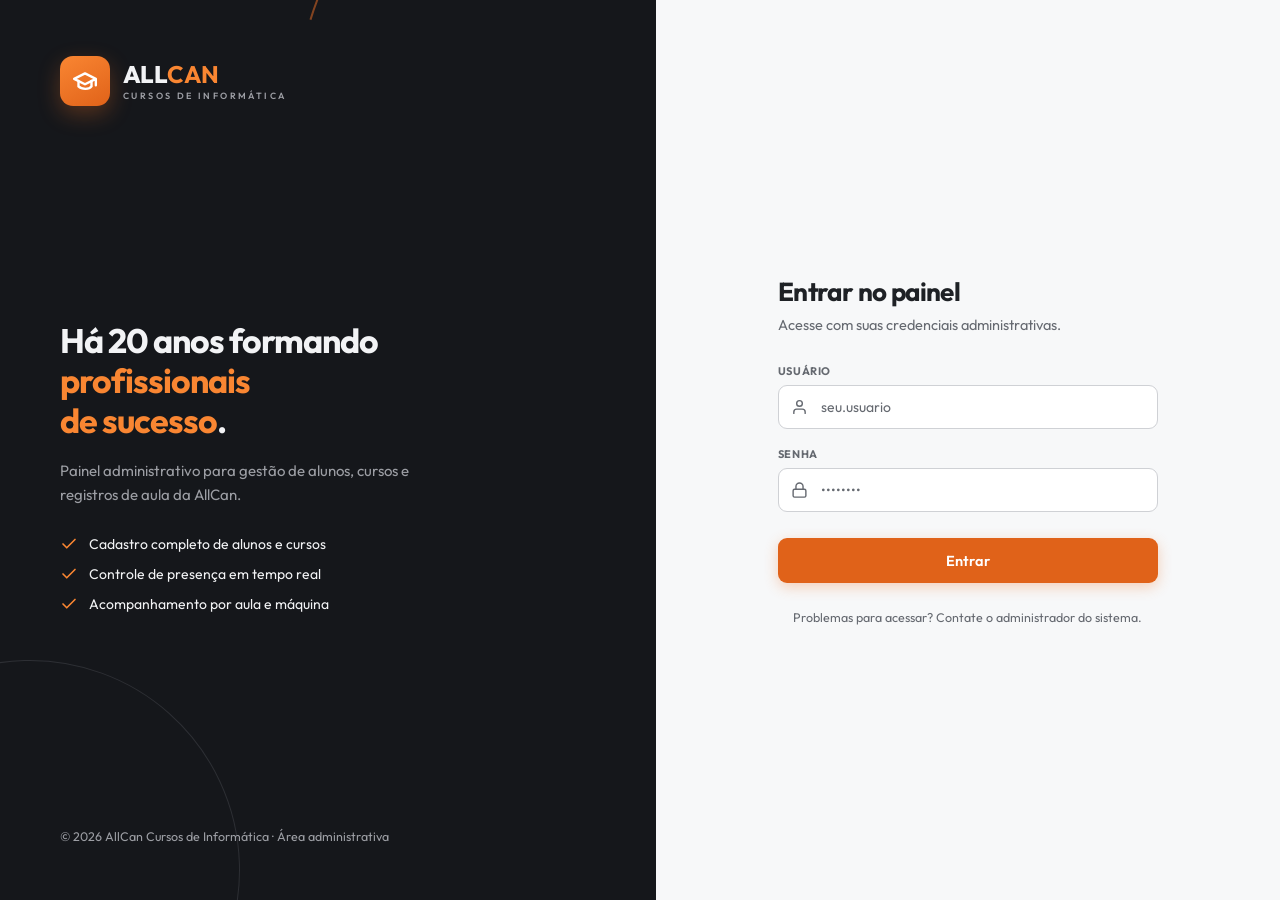
==== commit 74c1481c: "refatorando frontend" ====
--- a/index.html
+++ b/index.html
@@ -3,8 +3,10 @@
 <head>
   <meta charset="UTF-8">
   <meta name="viewport" content="width=device-width, initial-scale=1.0">
-  <meta name="description" content="AllCan - Sistema de Gerenciamento de Alunos - Controle de presença, cursos e registros de aula">
-  <title>AllCan - Gerenciador de Alunos</title>
+  <meta name="description" content="AllCan Cursos de Informática — Sistema de gestão de alunos, cursos e registros de aula.">
+  <title>AllCan · Gestão Educacional</title>
+  <link rel="preconnect" href="https://fonts.googleapis.com">
+  <link rel="preconnect" href="https://fonts.gstatic.com" crossorigin>
   <link rel="stylesheet" href="css/style.css">
 </head>
 <body>
@@ -12,28 +14,29 @@
   <!-- Toast Container -->
   <div class="toast-container" id="toast-container"></div>
 
-  <!-- Edit Modal -->
+  <!-- Edit / Confirm Modal -->
   <div class="modal-overlay" id="modal-overlay">
-    <div class="modal" id="modal">
+    <div class="modal" id="modal" role="dialog" aria-modal="true" aria-labelledby="modal-title">
       <div class="modal-header">
         <h3 id="modal-title">Editar</h3>
-        <button class="modal-close" id="modal-close">&times;</button>
+        <button class="modal-close" id="modal-close" aria-label="Fechar">&times;</button>
       </div>
       <div class="modal-body" id="modal-body"></div>
       <div class="modal-footer">
         <button class="btn btn-secondary" id="modal-cancel">Cancelar</button>
         <button class="btn btn-primary" id="modal-save">
-          <svg width="20" height="20" viewBox="0 0 24 24" fill="none" stroke="currentColor" stroke-width="2" stroke-linecap="round" stroke-linejoin="round"><path d="M19 21H5a2 2 0 0 1-2-2V5a2 2 0 0 1 2-2h11l5 5v11a2 2 0 0 1-2 2z"/><polyline points="17 21 17 13 7 13 7 21"/><polyline points="7 3 7 8 15 8"/></svg>
+          <svg width="18" height="18" viewBox="0 0 24 24" fill="none" stroke="currentColor" stroke-width="2" stroke-linecap="round" stroke-linejoin="round"><path d="M19 21H5a2 2 0 0 1-2-2V5a2 2 0 0 1 2-2h11l5 5v11a2 2 0 0 1-2 2z"/><polyline points="17 21 17 13 7 13 7 21"/><polyline points="7 3 7 8 15 8"/></svg>
           Salvar
         </button>
       </div>
     </div>
   </div>
 
-  <!-- Mobile Menu Button -->
+  <!-- Mobile menu trigger + backdrop -->
   <button class="mobile-menu-btn" id="mobile-menu-btn" aria-label="Abrir menu de navegação">
-    <svg width="24" height="24" viewBox="0 0 24 24" fill="none" stroke="currentColor" stroke-width="2" stroke-linecap="round" stroke-linejoin="round"><line x1="3" y1="6" x2="21" y2="6"/><line x1="3" y1="12" x2="21" y2="12"/><line x1="3" y1="18" x2="21" y2="18"/></svg>
+    <svg width="22" height="22" viewBox="0 0 24 24" fill="none" stroke="currentColor" stroke-width="2" stroke-linecap="round" stroke-linejoin="round"><line x1="3" y1="6" x2="21" y2="6"/><line x1="3" y1="12" x2="21" y2="12"/><line x1="3" y1="18" x2="21" y2="18"/></svg>
   </button>
+  <div class="sidebar-backdrop" id="sidebar-backdrop"></div>
 
   <div class="app-layout">
 
@@ -41,109 +44,135 @@
     <aside class="sidebar" id="sidebar">
       <div class="sidebar-header">
         <div class="sidebar-logo">
-          <div class="logo-icon">
-            <svg width="24" height="24" viewBox="0 0 24 24" fill="white" stroke="white" stroke-width="1.5" stroke-linecap="round" stroke-linejoin="round"><path d="M22 10v6M2 10l10-5 10 5-10 5z"/><path d="M6 12v5c3 3 10 3 12 0v-5"/></svg>
+          <div class="logo-mark">
+            <svg width="22" height="22" viewBox="0 0 24 24" fill="none" stroke="currentColor" stroke-width="2.2" stroke-linecap="round" stroke-linejoin="round"><path d="M22 10v6M2 10l10-5 10 5-10 5z"/><path d="M6 12v5c3 3 10 3 12 0v-5"/></svg>
           </div>
           <div class="logo-text">
-            <h1>AllCan</h1>
-            <span>Gestão Educacional</span>
+            <span class="wordmark">ALL<b>CAN</b></span>
+            <span class="tagline">Cursos de Informática</span>
           </div>
         </div>
       </div>
       <nav class="sidebar-nav">
+        <span class="nav-section-label">Menu Principal</span>
         <a class="nav-item active" data-page="dashboard" id="nav-dashboard">
           <span class="nav-icon">
-            <svg width="20" height="20" viewBox="0 0 24 24" fill="none" stroke="currentColor" stroke-width="2" stroke-linecap="round" stroke-linejoin="round"><line x1="18" y1="20" x2="18" y2="10"/><line x1="12" y1="20" x2="12" y2="4"/><line x1="6" y1="20" x2="6" y2="14"/></svg>
+            <svg width="19" height="19" viewBox="0 0 24 24" fill="none" stroke="currentColor" stroke-width="2" stroke-linecap="round" stroke-linejoin="round"><rect x="3" y="3" width="7" height="9" rx="1"/><rect x="14" y="3" width="7" height="5" rx="1"/><rect x="14" y="12" width="7" height="9" rx="1"/><rect x="3" y="16" width="7" height="5" rx="1"/></svg>
           </span>
           Dashboard
         </a>
         <a class="nav-item" data-page="alunos" id="nav-alunos">
           <span class="nav-icon">
-            <svg width="20" height="20" viewBox="0 0 24 24" fill="none" stroke="currentColor" stroke-width="2" stroke-linecap="round" stroke-linejoin="round"><path d="M17 21v-2a4 4 0 0 0-4-4H5a4 4 0 0 0-4 4v2"/><circle cx="9" cy="7" r="4"/><path d="M23 21v-2a4 4 0 0 0-3-3.87"/><path d="M16 3.13a4 4 0 0 1 0 7.75"/></svg>
+            <svg width="19" height="19" viewBox="0 0 24 24" fill="none" stroke="currentColor" stroke-width="2" stroke-linecap="round" stroke-linejoin="round"><path d="M17 21v-2a4 4 0 0 0-4-4H5a4 4 0 0 0-4 4v2"/><circle cx="9" cy="7" r="4"/><path d="M23 21v-2a4 4 0 0 0-3-3.87"/><path d="M16 3.13a4 4 0 0 1 0 7.75"/></svg>
           </span>
           Alunos
         </a>
         <a class="nav-item" data-page="cursos" id="nav-cursos">
           <span class="nav-icon">
-            <svg width="20" height="20" viewBox="0 0 24 24" fill="none" stroke="currentColor" stroke-width="2" stroke-linecap="round" stroke-linejoin="round"><path d="M4 19.5A2.5 2.5 0 0 1 6.5 17H20"/><path d="M6.5 2H20v20H6.5A2.5 2.5 0 0 1 4 19.5v-15A2.5 2.5 0 0 1 6.5 2z"/></svg>
+            <svg width="19" height="19" viewBox="0 0 24 24" fill="none" stroke="currentColor" stroke-width="2" stroke-linecap="round" stroke-linejoin="round"><path d="M4 19.5A2.5 2.5 0 0 1 6.5 17H20"/><path d="M6.5 2H20v20H6.5A2.5 2.5 0 0 1 4 19.5v-15A2.5 2.5 0 0 1 6.5 2z"/></svg>
           </span>
           Cursos
         </a>
         <a class="nav-item" data-page="registros" id="nav-registros">
           <span class="nav-icon">
-            <svg width="20" height="20" viewBox="0 0 24 24" fill="none" stroke="currentColor" stroke-width="2" stroke-linecap="round" stroke-linejoin="round"><path d="M16 4h2a2 2 0 0 1 2 2v14a2 2 0 0 1-2 2H6a2 2 0 0 1-2-2V6a2 2 0 0 1 2-2h2"/><rect x="8" y="2" width="8" height="4" rx="1" ry="1"/></svg>
+            <svg width="19" height="19" viewBox="0 0 24 24" fill="none" stroke="currentColor" stroke-width="2" stroke-linecap="round" stroke-linejoin="round"><path d="M16 4h2a2 2 0 0 1 2 2v14a2 2 0 0 1-2 2H6a2 2 0 0 1-2-2V6a2 2 0 0 1 2-2h2"/><rect x="8" y="2" width="8" height="4" rx="1" ry="1"/><path d="M9 14l2 2 4-4"/></svg>
           </span>
           Registros de Aula
         </a>
       </nav>
       <div class="sidebar-footer">
         <div class="sidebar-footer-info">
-          <div class="footer-avatar">
-            <svg width="20" height="20" viewBox="0 0 24 24" fill="none" stroke="currentColor" stroke-width="2" stroke-linecap="round" stroke-linejoin="round"><path d="M20 21v-2a4 4 0 0 0-4-4H8a4 4 0 0 0-4 4v2"/><circle cx="12" cy="7" r="4"/></svg>
-          </div>
+          <div class="footer-avatar" id="footer-avatar">A</div>
           <div class="footer-text">
-            <p>AllCan Admin</p>
-            <span>v1.0.0</span>
+            <p id="usuario-nome">Administrador</p>
+            <span>AllCan · Painel</span>
           </div>
         </div>
       </div>
     </aside>
 
-    <!-- ===== MAIN CONTENT ===== -->
+    <!-- ===== MAIN ===== -->
     <main class="main-content">
+
+      <!-- Topbar -->
+      <header class="topbar">
+        <div class="topbar-greeting">
+          <h1 id="topbar-saudacao">Bem-vindo de volta</h1>
+          <p id="topbar-data">—</p>
+        </div>
+        <div class="topbar-actions">
+          <div class="topbar-user">
+            <span class="ava" id="topbar-ava">A</span>
+            <span class="name" id="topbar-nome">Administrador</span>
+          </div>
+          <button class="btn btn-secondary btn-sm" onclick="logout()" aria-label="Sair">
+            <svg width="17" height="17" viewBox="0 0 24 24" fill="none" stroke="currentColor" stroke-width="2" stroke-linecap="round" stroke-linejoin="round"><path d="M9 21H5a2 2 0 0 1-2-2V5a2 2 0 0 1 2-2h4"/><polyline points="16 17 21 12 16 7"/><line x1="21" y1="12" x2="9" y2="12"/></svg>
+            Sair
+          </button>
+        </div>
+      </header>
+
+      <div class="content-scroll">
 
       <!-- ===== DASHBOARD ===== -->
       <section class="section-page active" id="page-dashboard">
         <header class="page-header">
           <h2>
-            <svg width="24" height="24" viewBox="0 0 24 24" fill="none" stroke="currentColor" stroke-width="2" stroke-linecap="round" stroke-linejoin="round"><line x1="18" y1="20" x2="18" y2="10"/><line x1="12" y1="20" x2="12" y2="4"/><line x1="6" y1="20" x2="6" y2="14"/></svg>
+            <svg width="22" height="22" viewBox="0 0 24 24" fill="none" stroke="currentColor" stroke-width="2" stroke-linecap="round" stroke-linejoin="round"><rect x="3" y="3" width="7" height="9" rx="1"/><rect x="14" y="3" width="7" height="5" rx="1"/><rect x="14" y="12" width="7" height="9" rx="1"/><rect x="3" y="16" width="7" height="5" rx="1"/></svg>
             Dashboard
           </h2>
-          <p>Visão geral do sistema de gerenciamento</p>
+          <p>Visão geral da operação — alunos, cursos e frequência</p>
         </header>
+
         <div class="stats-grid">
           <article class="stat-card">
             <div class="stat-card-header">
               <div class="stat-icon students">
-                <svg width="24" height="24" viewBox="0 0 24 24" fill="none" stroke="currentColor" stroke-width="2" stroke-linecap="round" stroke-linejoin="round"><path d="M17 21v-2a4 4 0 0 0-4-4H5a4 4 0 0 0-4 4v2"/><circle cx="9" cy="7" r="4"/><path d="M23 21v-2a4 4 0 0 0-3-3.87"/><path d="M16 3.13a4 4 0 0 1 0 7.75"/></svg>
+                <svg width="22" height="22" viewBox="0 0 24 24" fill="none" stroke="currentColor" stroke-width="2" stroke-linecap="round" stroke-linejoin="round"><path d="M17 21v-2a4 4 0 0 0-4-4H5a4 4 0 0 0-4 4v2"/><circle cx="9" cy="7" r="4"/><path d="M23 21v-2a4 4 0 0 0-3-3.87"/><path d="M16 3.13a4 4 0 0 1 0 7.75"/></svg>
               </div>
             </div>
             <div class="stat-value" id="stat-alunos">0</div>
             <div class="stat-label">Alunos Ativos</div>
           </article>
+
           <article class="stat-card">
             <div class="stat-card-header">
               <div class="stat-icon courses">
-                <svg width="24" height="24" viewBox="0 0 24 24" fill="none" stroke="currentColor" stroke-width="2" stroke-linecap="round" stroke-linejoin="round"><path d="M4 19.5A2.5 2.5 0 0 1 6.5 17H20"/><path d="M6.5 2H20v20H6.5A2.5 2.5 0 0 1 4 19.5v-15A2.5 2.5 0 0 1 6.5 2z"/></svg>
+                <svg width="22" height="22" viewBox="0 0 24 24" fill="none" stroke="currentColor" stroke-width="2" stroke-linecap="round" stroke-linejoin="round"><path d="M4 19.5A2.5 2.5 0 0 1 6.5 17H20"/><path d="M6.5 2H20v20H6.5A2.5 2.5 0 0 1 4 19.5v-15A2.5 2.5 0 0 1 6.5 2z"/></svg>
               </div>
             </div>
             <div class="stat-value" id="stat-cursos">0</div>
             <div class="stat-label">Cursos Ativos</div>
           </article>
+
           <article class="stat-card">
             <div class="stat-card-header">
               <div class="stat-icon records">
-                <svg width="24" height="24" viewBox="0 0 24 24" fill="none" stroke="currentColor" stroke-width="2" stroke-linecap="round" stroke-linejoin="round"><path d="M16 4h2a2 2 0 0 1 2 2v14a2 2 0 0 1-2 2H6a2 2 0 0 1-2-2V6a2 2 0 0 1 2-2h2"/><rect x="8" y="2" width="8" height="4" rx="1" ry="1"/></svg>
+                <svg width="22" height="22" viewBox="0 0 24 24" fill="none" stroke="currentColor" stroke-width="2" stroke-linecap="round" stroke-linejoin="round"><path d="M16 4h2a2 2 0 0 1 2 2v14a2 2 0 0 1-2 2H6a2 2 0 0 1-2-2V6a2 2 0 0 1 2-2h2"/><rect x="8" y="2" width="8" height="4" rx="1" ry="1"/></svg>
               </div>
             </div>
             <div class="stat-value" id="stat-registros">0</div>
             <div class="stat-label">Registros de Aula</div>
           </article>
+
           <article class="stat-card">
             <div class="stat-card-header">
               <div class="stat-icon attendance">
-                <svg width="24" height="24" viewBox="0 0 24 24" fill="none" stroke="currentColor" stroke-width="2" stroke-linecap="round" stroke-linejoin="round"><polyline points="20 6 9 17 4 12"/></svg>
-              </div>
+                <svg width="22" height="22" viewBox="0 0 24 24" fill="none" stroke="currentColor" stroke-width="2" stroke-linecap="round" stroke-linejoin="round"><path d="M22 11.08V12a10 10 0 1 1-5.93-9.14"/><polyline points="22 4 12 14.01 9 11.01"/></svg>
+              </div>
+              <span class="stat-trend">Presença</span>
             </div>
             <div class="stat-value" id="stat-presenca">0%</div>
             <div class="stat-label">Taxa de Presença</div>
+            <div class="stat-bar"><span id="stat-presenca-bar"></span></div>
           </article>
         </div>
-        <div class="content-card">
-          <div class="content-card-header">
-            <h3>
-              <span class="icon">
-                <svg width="20" height="20" viewBox="0 0 24 24" fill="none" stroke="currentColor" stroke-width="2" stroke-linecap="round" stroke-linejoin="round"><circle cx="12" cy="12" r="10"/><polyline points="12 6 12 12 16 14"/></svg>
+
+        <div class="content-card">
+          <div class="content-card-header">
+            <h3>
+              <span class="icon">
+                <svg width="18" height="18" viewBox="0 0 24 24" fill="none" stroke="currentColor" stroke-width="2" stroke-linecap="round" stroke-linejoin="round"><circle cx="12" cy="12" r="10"/><polyline points="12 6 12 12 16 14"/></svg>
               </span>
               Últimos Registros
             </h3>
@@ -165,7 +194,7 @@
                     <td colspan="5">
                       <div class="empty-state">
                         <div class="icon">
-                          <svg width="24" height="24" viewBox="0 0 24 24" fill="none" stroke="currentColor" stroke-width="2" stroke-linecap="round" stroke-linejoin="round"><path d="M16 4h2a2 2 0 0 1 2 2v14a2 2 0 0 1-2 2H6a2 2 0 0 1-2-2V6a2 2 0 0 1 2-2h2"/><rect x="8" y="2" width="8" height="4" rx="1" ry="1"/></svg>
+                          <svg width="34" height="34" viewBox="0 0 24 24" fill="none" stroke="currentColor" stroke-width="1.6" stroke-linecap="round" stroke-linejoin="round"><path d="M16 4h2a2 2 0 0 1 2 2v14a2 2 0 0 1-2 2H6a2 2 0 0 1-2-2V6a2 2 0 0 1 2-2h2"/><rect x="8" y="2" width="8" height="4" rx="1" ry="1"/></svg>
                         </div>
                         <p>Nenhum registro encontrado</p>
                       </div>
@@ -182,18 +211,17 @@
       <section class="section-page" id="page-alunos">
         <header class="page-header">
           <h2>
-            <svg width="24" height="24" viewBox="0 0 24 24" fill="none" stroke="currentColor" stroke-width="2" stroke-linecap="round" stroke-linejoin="round"><path d="M17 21v-2a4 4 0 0 0-4-4H5a4 4 0 0 0-4 4v2"/><circle cx="9" cy="7" r="4"/><path d="M23 21v-2a4 4 0 0 0-3-3.87"/><path d="M16 3.13a4 4 0 0 1 0 7.75"/></svg>
+            <svg width="22" height="22" viewBox="0 0 24 24" fill="none" stroke="currentColor" stroke-width="2" stroke-linecap="round" stroke-linejoin="round"><path d="M17 21v-2a4 4 0 0 0-4-4H5a4 4 0 0 0-4 4v2"/><circle cx="9" cy="7" r="4"/><path d="M23 21v-2a4 4 0 0 0-3-3.87"/><path d="M16 3.13a4 4 0 0 1 0 7.75"/></svg>
             Alunos
           </h2>
-          <p>Gerencie os alunos cadastrados no sistema</p>
+          <p>Cadastre e gerencie os alunos da escola</p>
         </header>
 
-        <!-- Form -->
-        <div class="content-card">
-          <div class="content-card-header">
-            <h3>
-              <span class="icon">
-                <svg width="20" height="20" viewBox="0 0 24 24" fill="none" stroke="currentColor" stroke-width="2" stroke-linecap="round" stroke-linejoin="round"><line x1="12" y1="5" x2="12" y2="19"/><line x1="5" y1="12" x2="19" y2="12"/></svg>
+        <div class="content-card">
+          <div class="content-card-header">
+            <h3>
+              <span class="icon">
+                <svg width="18" height="18" viewBox="0 0 24 24" fill="none" stroke="currentColor" stroke-width="2" stroke-linecap="round" stroke-linejoin="round"><line x1="12" y1="5" x2="12" y2="19"/><line x1="5" y1="12" x2="19" y2="12"/></svg>
               </span>
               Cadastrar Aluno
             </h3>
@@ -237,7 +265,7 @@
               <div class="form-actions">
                 <button type="reset" class="btn btn-secondary">Limpar</button>
                 <button type="submit" class="btn btn-primary" id="btn-salvar-aluno">
-                  <svg width="18" height="18" viewBox="0 0 24 24" fill="none" stroke="currentColor" stroke-width="2" stroke-linecap="round" stroke-linejoin="round"><path d="M19 21H5a2 2 0 0 1-2-2V5a2 2 0 0 1 2-2h11l5 5v11a2 2 0 0 1-2 2z"/><polyline points="17 21 17 13 7 13 7 21"/><polyline points="7 3 7 8 15 8"/></svg>
+                  <svg width="18" height="18" viewBox="0 0 24 24" fill="none" stroke="currentColor" stroke-width="2" stroke-linecap="round" stroke-linejoin="round"><line x1="12" y1="5" x2="12" y2="19"/><line x1="5" y1="12" x2="19" y2="12"/></svg>
                   Cadastrar Aluno
                 </button>
               </div>
@@ -245,12 +273,11 @@
           </div>
         </div>
 
-        <!-- Table -->
-        <div class="content-card">
-          <div class="content-card-header">
-            <h3>
-              <span class="icon">
-                <svg width="20" height="20" viewBox="0 0 24 24" fill="none" stroke="currentColor" stroke-width="2" stroke-linecap="round" stroke-linejoin="round"><path d="M16 4h2a2 2 0 0 1 2 2v14a2 2 0 0 1-2 2H6a2 2 0 0 1-2-2V6a2 2 0 0 1 2-2h2"/><rect x="8" y="2" width="8" height="4" rx="1" ry="1"/></svg>
+        <div class="content-card">
+          <div class="content-card-header">
+            <h3>
+              <span class="icon">
+                <svg width="18" height="18" viewBox="0 0 24 24" fill="none" stroke="currentColor" stroke-width="2" stroke-linecap="round" stroke-linejoin="round"><line x1="8" y1="6" x2="21" y2="6"/><line x1="8" y1="12" x2="21" y2="12"/><line x1="8" y1="18" x2="21" y2="18"/><line x1="3" y1="6" x2="3.01" y2="6"/><line x1="3" y1="12" x2="3.01" y2="12"/><line x1="3" y1="18" x2="3.01" y2="18"/></svg>
               </span>
               Alunos Cadastrados
             </h3>
@@ -259,8 +286,8 @@
                 <button class="filter-tab active" data-filter="ativos">Ativos</button>
                 <button class="filter-tab" data-filter="inativos">Inativos</button>
               </div>
-              <button class="btn btn-secondary btn-sm" onclick="App.loadAlunos()" aria-label="Atualizar lista de alunos">
-                <svg width="18" height="18" viewBox="0 0 24 24" fill="none" stroke="currentColor" stroke-width="2" stroke-linecap="round" stroke-linejoin="round"><polyline points="23 4 23 10 17 10"/><path d="M20.49 15a9 9 0 1 1-2.12-9.36L23 10"/></svg>
+              <button class="btn btn-secondary btn-icon" onclick="App.loadAlunos()" aria-label="Atualizar lista de alunos">
+                <svg width="17" height="17" viewBox="0 0 24 24" fill="none" stroke="currentColor" stroke-width="2" stroke-linecap="round" stroke-linejoin="round"><polyline points="23 4 23 10 17 10"/><path d="M20.49 15a9 9 0 1 1-2.12-9.36L23 10"/></svg>
               </button>
             </div>
           </div>
@@ -287,9 +314,10 @@
                     <td colspan="11">
                       <div class="empty-state">
                         <div class="icon">
-                          <svg width="24" height="24" viewBox="0 0 24 24" fill="none" stroke="currentColor" stroke-width="2" stroke-linecap="round" stroke-linejoin="round"><path d="M17 21v-2a4 4 0 0 0-4-4H5a4 4 0 0 0-4 4v2"/><circle cx="9" cy="7" r="4"/><path d="M23 21v-2a4 4 0 0 0-3-3.87"/><path d="M16 3.13a4 4 0 0 1 0 7.75"/></svg>
+                          <svg width="34" height="34" viewBox="0 0 24 24" fill="none" stroke="currentColor" stroke-width="1.6" stroke-linecap="round" stroke-linejoin="round"><path d="M17 21v-2a4 4 0 0 0-4-4H5a4 4 0 0 0-4 4v2"/><circle cx="9" cy="7" r="4"/><path d="M23 21v-2a4 4 0 0 0-3-3.87"/><path d="M16 3.13a4 4 0 0 1 0 7.75"/></svg>
                         </div>
                         <p>Nenhum aluno cadastrado</p>
+                        <p class="hint">Use o formulário acima para cadastrar o primeiro aluno.</p>
                       </div>
                     </td>
                   </tr>
@@ -304,18 +332,17 @@
       <section class="section-page" id="page-cursos">
         <header class="page-header">
           <h2>
-            <svg width="24" height="24" viewBox="0 0 24 24" fill="none" stroke="currentColor" stroke-width="2" stroke-linecap="round" stroke-linejoin="round"><path d="M4 19.5A2.5 2.5 0 0 1 6.5 17H20"/><path d="M6.5 2H20v20H6.5A2.5 2.5 0 0 1 4 19.5v-15A2.5 2.5 0 0 1 6.5 2z"/></svg>
+            <svg width="22" height="22" viewBox="0 0 24 24" fill="none" stroke="currentColor" stroke-width="2" stroke-linecap="round" stroke-linejoin="round"><path d="M4 19.5A2.5 2.5 0 0 1 6.5 17H20"/><path d="M6.5 2H20v20H6.5A2.5 2.5 0 0 1 4 19.5v-15A2.5 2.5 0 0 1 6.5 2z"/></svg>
             Cursos
           </h2>
-          <p>Gerencie os cursos disponíveis</p>
+          <p>Defina os cursos oferecidos pela AllCan</p>
         </header>
 
-        <!-- Form -->
-        <div class="content-card">
-          <div class="content-card-header">
-            <h3>
-              <span class="icon">
-                <svg width="20" height="20" viewBox="0 0 24 24" fill="none" stroke="currentColor" stroke-width="2" stroke-linecap="round" stroke-linejoin="round"><line x1="12" y1="5" x2="12" y2="19"/><line x1="5" y1="12" x2="19" y2="12"/></svg>
+        <div class="content-card">
+          <div class="content-card-header">
+            <h3>
+              <span class="icon">
+                <svg width="18" height="18" viewBox="0 0 24 24" fill="none" stroke="currentColor" stroke-width="2" stroke-linecap="round" stroke-linejoin="round"><line x1="12" y1="5" x2="12" y2="19"/><line x1="5" y1="12" x2="19" y2="12"/></svg>
               </span>
               Cadastrar Curso
             </h3>
@@ -325,7 +352,7 @@
               <div class="form-grid">
                 <div class="form-group">
                   <label for="curso-nome">Nome do Curso</label>
-                  <input type="text" id="curso-nome" placeholder="Ex: Piano Clássico" required>
+                  <input type="text" id="curso-nome" placeholder="Ex: Informática Essencial" required>
                 </div>
                 <div class="form-group">
                   <label for="curso-descricao">Descrição</label>
@@ -339,7 +366,7 @@
               <div class="form-actions">
                 <button type="reset" class="btn btn-secondary">Limpar</button>
                 <button type="submit" class="btn btn-primary" id="btn-salvar-curso">
-                  <svg width="18" height="18" viewBox="0 0 24 24" fill="none" stroke="currentColor" stroke-width="2" stroke-linecap="round" stroke-linejoin="round"><path d="M19 21H5a2 2 0 0 1-2-2V5a2 2 0 0 1 2-2h11l5 5v11a2 2 0 0 1-2 2z"/><polyline points="17 21 17 13 7 13 7 21"/><polyline points="7 3 7 8 15 8"/></svg>
+                  <svg width="18" height="18" viewBox="0 0 24 24" fill="none" stroke="currentColor" stroke-width="2" stroke-linecap="round" stroke-linejoin="round"><line x1="12" y1="5" x2="12" y2="19"/><line x1="5" y1="12" x2="19" y2="12"/></svg>
                   Cadastrar Curso
                 </button>
               </div>
@@ -347,12 +374,11 @@
           </div>
         </div>
 
-        <!-- Table -->
-        <div class="content-card">
-          <div class="content-card-header">
-            <h3>
-              <span class="icon">
-                <svg width="20" height="20" viewBox="0 0 24 24" fill="none" stroke="currentColor" stroke-width="2" stroke-linecap="round" stroke-linejoin="round"><path d="M16 4h2a2 2 0 0 1 2 2v14a2 2 0 0 1-2 2H6a2 2 0 0 1-2-2V6a2 2 0 0 1 2-2h2"/><rect x="8" y="2" width="8" height="4" rx="1" ry="1"/></svg>
+        <div class="content-card">
+          <div class="content-card-header">
+            <h3>
+              <span class="icon">
+                <svg width="18" height="18" viewBox="0 0 24 24" fill="none" stroke="currentColor" stroke-width="2" stroke-linecap="round" stroke-linejoin="round"><line x1="8" y1="6" x2="21" y2="6"/><line x1="8" y1="12" x2="21" y2="12"/><line x1="8" y1="18" x2="21" y2="18"/><line x1="3" y1="6" x2="3.01" y2="6"/><line x1="3" y1="12" x2="3.01" y2="12"/><line x1="3" y1="18" x2="3.01" y2="18"/></svg>
               </span>
               Cursos Cadastrados
             </h3>
@@ -361,8 +387,8 @@
                 <button class="filter-tab active" data-filter="ativos">Ativos</button>
                 <button class="filter-tab" data-filter="inativos">Inativos</button>
               </div>
-              <button class="btn btn-secondary btn-sm" onclick="App.loadCursos()" aria-label="Atualizar lista de cursos">
-                <svg width="18" height="18" viewBox="0 0 24 24" fill="none" stroke="currentColor" stroke-width="2" stroke-linecap="round" stroke-linejoin="round"><polyline points="23 4 23 10 17 10"/><path d="M20.49 15a9 9 0 1 1-2.12-9.36L23 10"/></svg>
+              <button class="btn btn-secondary btn-icon" onclick="App.loadCursos()" aria-label="Atualizar lista de cursos">
+                <svg width="17" height="17" viewBox="0 0 24 24" fill="none" stroke="currentColor" stroke-width="2" stroke-linecap="round" stroke-linejoin="round"><polyline points="23 4 23 10 17 10"/><path d="M20.49 15a9 9 0 1 1-2.12-9.36L23 10"/></svg>
               </button>
             </div>
           </div>
@@ -384,9 +410,10 @@
                     <td colspan="6">
                       <div class="empty-state">
                         <div class="icon">
-                          <svg width="24" height="24" viewBox="0 0 24 24" fill="none" stroke="currentColor" stroke-width="2" stroke-linecap="round" stroke-linejoin="round"><path d="M4 19.5A2.5 2.5 0 0 1 6.5 17H20"/><path d="M6.5 2H20v20H6.5A2.5 2.5 0 0 1 4 19.5v-15A2.5 2.5 0 0 1 6.5 2z"/></svg>
+                          <svg width="34" height="34" viewBox="0 0 24 24" fill="none" stroke="currentColor" stroke-width="1.6" stroke-linecap="round" stroke-linejoin="round"><path d="M4 19.5A2.5 2.5 0 0 1 6.5 17H20"/><path d="M6.5 2H20v20H6.5A2.5 2.5 0 0 1 4 19.5v-15A2.5 2.5 0 0 1 6.5 2z"/></svg>
                         </div>
                         <p>Nenhum curso cadastrado</p>
+                        <p class="hint">Cadastre os cursos para começar a registrar aulas.</p>
                       </div>
                     </td>
                   </tr>
@@ -401,18 +428,17 @@
       <section class="section-page" id="page-registros">
         <header class="page-header">
           <h2>
-            <svg width="24" height="24" viewBox="0 0 24 24" fill="none" stroke="currentColor" stroke-width="2" stroke-linecap="round" stroke-linejoin="round"><path d="M16 4h2a2 2 0 0 1 2 2v14a2 2 0 0 1-2 2H6a2 2 0 0 1-2-2V6a2 2 0 0 1 2-2h2"/><rect x="8" y="2" width="8" height="4" rx="1" ry="1"/></svg>
+            <svg width="22" height="22" viewBox="0 0 24 24" fill="none" stroke="currentColor" stroke-width="2" stroke-linecap="round" stroke-linejoin="round"><path d="M16 4h2a2 2 0 0 1 2 2v14a2 2 0 0 1-2 2H6a2 2 0 0 1-2-2V6a2 2 0 0 1 2-2h2"/><rect x="8" y="2" width="8" height="4" rx="1" ry="1"/><path d="M9 14l2 2 4-4"/></svg>
             Registros de Aula
           </h2>
-          <p>Registre presenças e acompanhe as aulas</p>
+          <p>Registre presenças e acompanhe as aulas realizadas</p>
         </header>
 
-        <!-- Form -->
-        <div class="content-card">
-          <div class="content-card-header">
-            <h3>
-              <span class="icon">
-                <svg width="20" height="20" viewBox="0 0 24 24" fill="none" stroke="currentColor" stroke-width="2" stroke-linecap="round" stroke-linejoin="round"><line x1="12" y1="5" x2="12" y2="19"/><line x1="5" y1="12" x2="19" y2="12"/></svg>
+        <div class="content-card">
+          <div class="content-card-header">
+            <h3>
+              <span class="icon">
+                <svg width="18" height="18" viewBox="0 0 24 24" fill="none" stroke="currentColor" stroke-width="2" stroke-linecap="round" stroke-linejoin="round"><line x1="12" y1="5" x2="12" y2="19"/><line x1="5" y1="12" x2="19" y2="12"/></svg>
               </span>
               Novo Registro de Aula
             </h3>
@@ -442,7 +468,7 @@
                 </div>
                 <div class="form-group">
                   <label for="registro-exercicio">Exercício</label>
-                  <input type="text" id="registro-exercicio" placeholder="Ex: Escala de Dó Maior" required>
+                  <input type="text" id="registro-exercicio" placeholder="Ex: Digitação — Lição 4" required>
                 </div>
                 <div class="form-group">
                   <label for="registro-tipo">Tipo de Aula</label>
@@ -456,8 +482,8 @@
                   <label for="registro-presenca">Status de Presença</label>
                   <select id="registro-presenca" required>
                     <option value="">Selecione...</option>
-                    <option value="PRESENTE">✅ Presente</option>
-                    <option value="AUSENTE">❌ Ausente</option>
+                    <option value="PRESENTE">Presente</option>
+                    <option value="AUSENTE">Ausente</option>
                   </select>
                 </div>
               </div>
@@ -472,17 +498,16 @@
           </div>
         </div>
 
-        <!-- Table -->
-        <div class="content-card">
-          <div class="content-card-header">
-            <h3>
-              <span class="icon">
-                <svg width="20" height="20" viewBox="0 0 24 24" fill="none" stroke="currentColor" stroke-width="2" stroke-linecap="round" stroke-linejoin="round"><path d="M16 4h2a2 2 0 0 1 2 2v14a2 2 0 0 1-2 2H6a2 2 0 0 1-2-2V6a2 2 0 0 1 2-2h2"/><rect x="8" y="2" width="8" height="4" rx="1" ry="1"/></svg>
+        <div class="content-card">
+          <div class="content-card-header">
+            <h3>
+              <span class="icon">
+                <svg width="18" height="18" viewBox="0 0 24 24" fill="none" stroke="currentColor" stroke-width="2" stroke-linecap="round" stroke-linejoin="round"><line x1="8" y1="6" x2="21" y2="6"/><line x1="8" y1="12" x2="21" y2="12"/><line x1="8" y1="18" x2="21" y2="18"/><line x1="3" y1="6" x2="3.01" y2="6"/><line x1="3" y1="12" x2="3.01" y2="12"/><line x1="3" y1="18" x2="3.01" y2="18"/></svg>
               </span>
               Registros de Aula
             </h3>
             <button class="btn btn-secondary btn-sm" onclick="App.loadRegistros()" aria-label="Atualizar registros">
-              <svg width="18" height="18" viewBox="0 0 24 24" fill="none" stroke="currentColor" stroke-width="2" stroke-linecap="round" stroke-linejoin="round"><polyline points="23 4 23 10 17 10"/><path d="M20.49 15a9 9 0 1 1-2.12-9.36L23 10"/></svg>
+              <svg width="17" height="17" viewBox="0 0 24 24" fill="none" stroke="currentColor" stroke-width="2" stroke-linecap="round" stroke-linejoin="round"><polyline points="23 4 23 10 17 10"/><path d="M20.49 15a9 9 0 1 1-2.12-9.36L23 10"/></svg>
               Atualizar
             </button>
           </div>
@@ -508,9 +533,10 @@
                     <td colspan="10">
                       <div class="empty-state">
                         <div class="icon">
-                          <svg width="24" height="24" viewBox="0 0 24 24" fill="none" stroke="currentColor" stroke-width="2" stroke-linecap="round" stroke-linejoin="round"><path d="M16 4h2a2 2 0 0 1 2 2v14a2 2 0 0 1-2 2H6a2 2 0 0 1-2-2V6a2 2 0 0 1 2-2h2"/><rect x="8" y="2" width="8" height="4" rx="1" ry="1"/></svg>
+                          <svg width="34" height="34" viewBox="0 0 24 24" fill="none" stroke="currentColor" stroke-width="1.6" stroke-linecap="round" stroke-linejoin="round"><path d="M16 4h2a2 2 0 0 1 2 2v14a2 2 0 0 1-2 2H6a2 2 0 0 1-2-2V6a2 2 0 0 1 2-2h2"/><rect x="8" y="2" width="8" height="4" rx="1" ry="1"/></svg>
                         </div>
                         <p>Nenhum registro encontrado</p>
+                        <p class="hint">Os registros de aula aparecerão aqui assim que forem lançados.</p>
                       </div>
                     </td>
                   </tr>
@@ -521,9 +547,10 @@
         </div>
       </section>
 
+      </div><!-- /content-scroll -->
     </main>
   </div>
 
   <script src="js/app.js"></script>
 </body>
-</html>+</html>
--- a/css/style.css
+++ b/css/style.css
@@ -1,112 +1,187 @@
 @import url('https://fonts.googleapis.com/css2?family=Outfit:wght@300;400;500;600;700;800&display=swap');
 
-/* ===== CSS Variables — AllCan Brand ===== */
+/* =================================================================
+   AllCan — Design System
+   Identity: "Ignition Orange & Brushed Graphite"
+   - Light, silver-cool workspace (the chrome swoosh of the logo)
+   - Dark graphite navigation rail (the black "CAN")
+   - Ignition-orange accent (the orange "ALL")
+   ================================================================= */
+
 :root {
-  --bg-primary: #0e0e0e;
-  --bg-secondary: #141414;
-  --bg-card: rgba(24, 24, 24, 0.92);
-  --bg-card-solid: #1a1a1a;
-  --bg-card-hover: #222222;
-  --bg-input: rgba(12, 12, 12, 0.85);
-  --border-color: rgba(255, 255, 255, 0.06);
-  --border-focus: rgba(230, 126, 34, 0.45);
-  --text-primary: #f2f2f2;
-  --text-secondary: #a0a0a0;
-  --text-muted: #666666;
-  --accent-primary: #e67e22;
-  --accent-secondary: #f09040;
-  --accent-light: #f5a623;
-  --accent-glow: rgba(230, 126, 34, 0.15);
-  --gradient-primary: linear-gradient(135deg, #e67e22, #f09040);
-  --gradient-sidebar: linear-gradient(180deg, #141414 0%, #111111 100%);
-  --gradient-card: linear-gradient(135deg, rgba(230,126,34,0.04), rgba(240,144,64,0.01));
-  --success: #22c55e;
-  --success-bg: rgba(34, 197, 94, 0.1);
-  --danger: #ef4444;
-  --danger-bg: rgba(239, 68, 68, 0.1);
-  --warning: #f59e0b;
-  --warning-bg: rgba(245, 158, 11, 0.1);
-  --info: #3b82f6;
-  --info-bg: rgba(59, 130, 246, 0.1);
-  --sidebar-width: 256px;
-  --radius: 14px;
+  /* ---- Brand: ignition orange ---- */
+  --brand:          oklch(0.683 0.176 46);   /* vibrant — accents, indicators, focus */
+  --brand-bright:   oklch(0.735 0.168 52);   /* highlights on dark */
+  --brand-fill:     oklch(0.645 0.175 45);   /* button fill (white text passes AA-large) */
+  --brand-fill-hov: oklch(0.585 0.165 44);   /* button hover (darker, more contrast) */
+  --brand-ink:      oklch(0.52  0.15  42);   /* orange used as text on light */
+  --brand-soft:     oklch(0.955 0.030 60);   /* soft tint background */
+  --brand-soft-bd:  oklch(0.88  0.075 58);   /* soft tint border */
+  --brand-glow:     oklch(0.683 0.176 46 / 0.30);
+
+  /* ---- Workspace (light, cool silver) ---- */
+  --bg:           oklch(0.978 0.002 255);
+  --surface:      oklch(1 0 0);
+  --surface-2:    oklch(0.962 0.003 258);
+  --surface-3:    oklch(0.945 0.004 258);
+  --border:       oklch(0.912 0.004 260);
+  --border-strong:oklch(0.860 0.006 260);
+
+  --ink:          oklch(0.245 0.010 262);   /* primary text */
+  --ink-soft:     oklch(0.470 0.013 262);   /* secondary text (~6:1 on white) */
+  --ink-muted:    oklch(0.520 0.012 262);   /* labels/captions (~4.7:1 on white) */
+
+  /* ---- Navigation rail (graphite) ---- */
+  --rail:         oklch(0.205 0.009 265);
+  --rail-2:       oklch(0.255 0.010 265);
+  --rail-bd:      oklch(0.305 0.010 265);
+  --rail-ink:     oklch(0.965 0.003 258);
+  --rail-ink-soft:oklch(0.700 0.008 262);   /* ~5:1 on rail */
+  --rail-hover:   oklch(1 0 0 / 0.05);
+  --rail-active:  oklch(0.683 0.12 46 / 0.16);
+
+  /* ---- Semantic ---- */
+  --success: oklch(0.605 0.135 155);  --success-soft: oklch(0.955 0.035 158);
+  --danger:  oklch(0.575 0.180 26);   --danger-soft:  oklch(0.955 0.030 26);
+  --warning: oklch(0.660 0.140 72);   --warning-soft: oklch(0.957 0.045 80);
+  --info:    oklch(0.580 0.170 258);  --info-soft:    oklch(0.955 0.030 258);
+
+  /* ---- Geometry ---- */
+  --radius:    14px;
   --radius-sm: 10px;
-  --shadow: 0 4px 20px rgba(0, 0, 0, 0.3);
-  --shadow-lg: 0 12px 48px rgba(0, 0, 0, 0.4);
-  --transition: all 0.25s cubic-bezier(0.22, 1, 0.36, 1);
+  --radius-xs: 8px;
+  --radius-pill: 999px;
+  --sidebar-w: 256px;
+  --topbar-h: 64px;
+
+  /* ---- Elevation (light theme: soft, layered) ---- */
+  --shadow-sm: 0 1px 2px rgba(18,20,26,.06), 0 1px 1px rgba(18,20,26,.04);
+  --shadow-md: 0 6px 16px rgba(18,20,26,.08), 0 2px 6px rgba(18,20,26,.04);
+  --shadow-lg: 0 24px 56px rgba(18,20,26,.18);
+
+  /* ---- Motion ---- */
+  --ease: cubic-bezier(0.22, 1, 0.36, 1);
+  --t-fast: 130ms var(--ease);
+  --t: 190ms var(--ease);
+
+  /* ---- z-index scale ---- */
+  --z-sticky: 1100;
+  --z-sidebar: 1200;
+  --z-backdrop: 1300;
+  --z-modal: 1400;
+  --z-toast: 1500;
+
+  --font: 'Outfit', -apple-system, BlinkMacSystemFont, 'Segoe UI', sans-serif;
 }
 
 /* ===== Reset ===== */
 *, *::before, *::after { margin: 0; padding: 0; box-sizing: border-box; }
-html { scroll-behavior: smooth; }
+html { scroll-behavior: smooth; -webkit-text-size-adjust: 100%; }
 
 body {
-  font-family: 'Outfit', -apple-system, BlinkMacSystemFont, sans-serif;
-  background: var(--bg-primary);
-  color: var(--text-primary);
+  font-family: var(--font);
+  background: var(--bg);
+  color: var(--ink);
   min-height: 100vh;
   overflow-x: hidden;
-  line-height: 1.6;
-}
+  line-height: 1.55;
+  -webkit-font-smoothing: antialiased;
+  text-rendering: optimizeLegibility;
+}
+
+::selection { background: var(--brand-glow); color: var(--ink); }
 
 .app-layout { display: flex; min-height: 100vh; }
 
-/* ===== Sidebar ===== */
+/* =================================================================
+   SIDEBAR — graphite rail
+   ================================================================= */
 .sidebar {
-  width: var(--sidebar-width);
-  background: var(--gradient-sidebar);
-  border-right: 1px solid var(--border-color);
+  width: var(--sidebar-w);
+  background: var(--rail);
+  color: var(--rail-ink);
   display: flex;
   flex-direction: column;
   position: fixed;
-  top: 0; left: 0; bottom: 0;
-  z-index: 100;
-  transition: var(--transition);
+  inset: 0 auto 0 0;
+  z-index: var(--z-sidebar);
+  transition: transform var(--t);
 }
 
 .sidebar-header {
-  padding: 22px 20px;
-  border-bottom: 1px solid var(--border-color);
-}
-
-.sidebar-logo {
-  display: flex;
-  align-items: center;
-  gap: 12px;
-  text-decoration: none;
-}
-
-.logo-icon {
-  width: 42px; height: 42px;
-  background: var(--gradient-primary);
-  border-radius: 10px;
-  display: flex;
-  align-items: center;
-  justify-content: center;
-  font-size: 20px;
-  box-shadow: 0 4px 14px var(--accent-glow);
-}
-
-.logo-text h1 {
-  font-size: 18px;
+  position: relative;
+  padding: 22px 20px 20px;
+  border-bottom: 1px solid var(--rail-bd);
+  overflow: hidden;
+}
+
+/* the AllCan swoosh — echoes the elliptical chrome arc of the logo */
+.sidebar-header::after {
+  content: '';
+  position: absolute;
+  right: -54px;
+  top: -42px;
+  width: 150px;
+  height: 150px;
+  border-radius: 50%;
+  border: 2px solid transparent;
+  border-top-color: var(--brand);
+  border-right-color: var(--brand-bright);
+  opacity: 0.45;
+  transform: rotate(-32deg);
+  pointer-events: none;
+}
+
+.sidebar-logo { display: flex; align-items: center; gap: 12px; position: relative; z-index: 1; }
+
+.logo-mark {
+  width: 44px; height: 44px;
+  border-radius: 11px;
+  background: linear-gradient(150deg, var(--brand-bright), var(--brand-fill));
+  display: flex; align-items: center; justify-content: center;
+  box-shadow: 0 6px 16px var(--brand-glow);
+  flex-shrink: 0;
+}
+.logo-mark svg { color: #fff; }
+
+/* Wordmark: ALL (orange) + CAN (light) — matches the logo lockup */
+.logo-text { line-height: 1; }
+.logo-text .wordmark {
+  font-size: 21px;
   font-weight: 800;
-  color: var(--text-primary);
-  line-height: 1.2;
-  letter-spacing: -0.3px;
-}
-
-.logo-text span {
-  font-size: 11px;
-  color: var(--text-muted);
-  font-weight: 400;
-}
+  letter-spacing: -0.5px;
+  color: var(--rail-ink);
+}
+.logo-text .wordmark b { color: var(--brand-bright); font-weight: 800; }
+.logo-text .tagline {
+  display: block;
+  margin-top: 5px;
+  font-size: 8.5px;
+  font-weight: 600;
+  letter-spacing: 2.2px;
+  text-transform: uppercase;
+  color: var(--rail-ink-soft);
+}
+
+/* keep legacy markup working */
+.logo-icon { display: none; }
 
 .sidebar-nav {
   flex: 1;
-  padding: 18px 12px;
+  padding: 16px 12px;
   display: flex;
   flex-direction: column;
-  gap: 2px;
+  gap: 3px;
+  overflow-y: auto;
+}
+
+.nav-section-label {
+  font-size: 10px;
+  font-weight: 700;
+  letter-spacing: 1.4px;
+  text-transform: uppercase;
+  color: var(--rail-ink-soft);
+  padding: 12px 16px 6px;
 }
 
 .nav-item {
@@ -115,13 +190,12 @@
   gap: 12px;
   padding: 11px 16px;
   border-radius: var(--radius-sm);
-  color: var(--text-secondary);
+  color: var(--rail-ink-soft);
   text-decoration: none;
   font-size: 14px;
   font-weight: 500;
   cursor: pointer;
-  transition: var(--transition);
-  border: 1px solid transparent;
+  transition: background var(--t-fast), color var(--t-fast);
   position: relative;
 }
 
@@ -129,626 +203,561 @@
   content: '';
   position: absolute;
   left: 0; top: 50%;
-  transform: translateY(-50%);
-  width: 3px;
-  height: 0;
-  background: var(--accent-primary);
+  transform: translateY(-50%) scaleY(0);
+  width: 3px; height: 20px;
+  background: var(--brand);
   border-radius: 0 3px 3px 0;
-  transition: var(--transition);
-}
-
-.nav-item:hover {
-  background: rgba(255, 255, 255, 0.03);
-  color: var(--text-primary);
-}
+  transition: transform var(--t);
+}
+
+.nav-item:hover { background: var(--rail-hover); color: var(--rail-ink); }
 
 .nav-item.active {
-  background: rgba(230, 126, 34, 0.08);
-  color: var(--accent-secondary);
-  border-color: rgba(230, 126, 34, 0.1);
-}
-
-.nav-item.active::before { height: 22px; }
+  background: var(--rail-active);
+  color: #fff;
+  font-weight: 600;
+}
+.nav-item.active::before { transform: translateY(-50%) scaleY(1); }
+.nav-item.active .nav-icon { color: var(--brand-bright); }
 
 .nav-icon {
-  font-size: 18px;
-  width: 24px;
-  text-align: center;
+  width: 22px; height: 22px;
+  display: flex; align-items: center; justify-content: center;
   flex-shrink: 0;
-  display: flex;
-  align-items: center;
-  justify-content: center;
-}
-
-.sidebar-footer {
-  padding: 14px 12px;
-  border-top: 1px solid var(--border-color);
-}
+  color: currentColor;
+  transition: color var(--t-fast);
+}
+
+.sidebar-footer { padding: 14px 12px; border-top: 1px solid var(--rail-bd); }
 
 .sidebar-footer-info {
   display: flex;
   align-items: center;
-  gap: 10px;
-  padding: 11px 14px;
+  gap: 11px;
+  padding: 10px 12px;
   border-radius: var(--radius-sm);
-  background: rgba(255, 255, 255, 0.02);
-  border: 1px solid var(--border-color);
+  background: oklch(1 0 0 / 0.03);
 }
 
 .footer-avatar {
-  width: 34px; height: 34px;
+  width: 36px; height: 36px;
   border-radius: 50%;
-  background: var(--gradient-primary);
+  background: linear-gradient(150deg, var(--brand-bright), var(--brand-fill));
+  display: flex; align-items: center; justify-content: center;
+  font-size: 14px; font-weight: 700; color: #fff;
+  flex-shrink: 0;
+}
+.footer-text { min-width: 0; }
+.footer-text p {
+  font-size: 13px; font-weight: 600; color: var(--rail-ink);
+  white-space: nowrap; overflow: hidden; text-overflow: ellipsis;
+}
+.footer-text span { font-size: 11px; color: var(--rail-ink-soft); }
+
+/* =================================================================
+   MAIN
+   ================================================================= */
+.main-content {
+  flex: 1;
+  margin-left: var(--sidebar-w);
+  min-width: 0;
+  min-height: 100vh;
+  display: flex;
+  flex-direction: column;
+}
+
+/* ----- Topbar ----- */
+.topbar {
+  position: sticky;
+  top: 0;
+  z-index: var(--z-sticky);
+  height: var(--topbar-h);
   display: flex;
   align-items: center;
-  justify-content: center;
-  font-size: 13px;
-  font-weight: 600;
-  color: #fff;
-}
-
-.footer-text p { font-size: 13px; font-weight: 600; color: var(--text-primary); }
-.footer-text span { font-size: 11px; color: var(--text-muted); }
-
-/* ===== Main Content ===== */
-.main-content {
-  flex: 1;
-  margin-left: var(--sidebar-width);
-  padding: 20px 24px;
-  min-height: 100vh;
-  min-width: 0;
-}
-
-/* ===== Page Header ===== */
-.page-header { margin-bottom: 16px; }
-
+  justify-content: space-between;
+  gap: 16px;
+  padding: 0 26px;
+  background: oklch(1 0 0 / 0.82);
+  backdrop-filter: saturate(180%) blur(10px);
+  border-bottom: 1px solid var(--border);
+}
+
+.topbar-greeting { min-width: 0; }
+.topbar-greeting h1 {
+  font-size: 15px; font-weight: 600; color: var(--ink);
+  white-space: nowrap; overflow: hidden; text-overflow: ellipsis;
+}
+.topbar-greeting h1 b { color: var(--brand-ink); font-weight: 700; }
+.topbar-greeting p { font-size: 12px; color: var(--ink-muted); }
+
+.topbar-actions { display: flex; align-items: center; gap: 12px; flex-shrink: 0; }
+
+.topbar-user {
+  display: flex; align-items: center; gap: 9px;
+  padding: 6px 8px 6px 12px;
+  border-radius: var(--radius-pill);
+  background: var(--surface);
+  border: 1px solid var(--border);
+}
+.topbar-user .name { font-size: 13px; font-weight: 600; color: var(--ink); }
+.topbar-user .ava {
+  width: 28px; height: 28px; border-radius: 50%;
+  background: linear-gradient(150deg, var(--brand-bright), var(--brand-fill));
+  color: #fff; font-size: 12px; font-weight: 700;
+  display: flex; align-items: center; justify-content: center;
+}
+
+.content-scroll { padding: 24px 26px 40px; }
+
+/* ===== Page header ===== */
+.page-header { margin-bottom: 20px; }
 .page-header h2 {
-  font-size: 24px;
-  font-weight: 700;
-  color: var(--text-primary);
-  margin-bottom: 3px;
-  letter-spacing: -0.4px;
-}
-
-.page-header p {
-  color: var(--text-muted);
-  font-size: 14px;
-  font-weight: 400;
-}
+  display: flex; align-items: center; gap: 11px;
+  font-size: 23px; font-weight: 700; color: var(--ink);
+  letter-spacing: -0.5px; margin-bottom: 4px;
+}
+.page-header h2 svg { color: var(--brand); }
+.page-header p { color: var(--ink-muted); font-size: 14px; }
 
 /* ===== Sections ===== */
-.section-page { display: none; animation: fadeSlide 0.3s ease; }
-.section-page.active { display: block; }
-
-@keyframes fadeSlide {
+.section-page { display: none; }
+.section-page.active { display: block; animation: pageIn var(--t); }
+
+@keyframes pageIn {
   from { opacity: 0; transform: translateY(8px); }
   to   { opacity: 1; transform: translateY(0); }
 }
 
-/* ===== Stats Grid ===== */
+/* =================================================================
+   STATS
+   ================================================================= */
 .stats-grid {
   display: grid;
   grid-template-columns: repeat(4, 1fr);
   gap: 16px;
-  margin-bottom: 26px;
+  margin-bottom: 24px;
 }
 
 .stat-card {
-  background: var(--bg-card);
-  border: 1px solid var(--border-color);
+  background: var(--surface);
+  border: 1px solid var(--border);
   border-radius: var(--radius);
-  padding: 20px;
-  position: relative;
+  padding: 18px 20px;
+  box-shadow: var(--shadow-sm);
+  transition: transform var(--t), box-shadow var(--t), border-color var(--t);
+}
+.stat-card:hover {
+  transform: translateY(-3px);
+  box-shadow: var(--shadow-md);
+  border-color: var(--border-strong);
+}
+
+.stat-card-header {
+  display: flex; align-items: center; justify-content: space-between;
+  margin-bottom: 14px;
+}
+
+.stat-icon {
+  width: 40px; height: 40px;
+  border-radius: 11px;
+  display: flex; align-items: center; justify-content: center;
+}
+.stat-icon.students   { background: var(--brand-soft);   color: var(--brand-ink); }
+.stat-icon.courses    { background: var(--info-soft);    color: var(--info); }
+.stat-icon.records    { background: var(--surface-3);    color: var(--ink-soft); }
+.stat-icon.attendance { background: var(--success-soft); color: var(--success); }
+
+.stat-trend {
+  font-size: 11px; font-weight: 600;
+  color: var(--ink-muted);
+  display: flex; align-items: center; gap: 4px;
+}
+
+.stat-value {
+  font-size: 32px; font-weight: 800; line-height: 1;
+  margin-bottom: 4px; letter-spacing: -1px; color: var(--ink);
+}
+.stat-label {
+  font-size: 12px; color: var(--ink-muted); font-weight: 600;
+  text-transform: uppercase; letter-spacing: 0.4px;
+}
+
+/* attendance gets a progress bar so the strip isn't four identical tiles */
+.stat-bar {
+  margin-top: 12px; height: 6px; border-radius: var(--radius-pill);
+  background: var(--surface-3); overflow: hidden;
+}
+.stat-bar > span {
+  display: block; height: 100%; width: 0;
+  border-radius: var(--radius-pill);
+  background: linear-gradient(90deg, var(--brand-fill), var(--brand-bright));
+  transition: width 700ms var(--ease);
+}
+
+/* =================================================================
+   PANELS (content cards)
+   ================================================================= */
+.content-card {
+  background: var(--surface);
+  border: 1px solid var(--border);
+  border-radius: var(--radius);
+  box-shadow: var(--shadow-sm);
   overflow: hidden;
-  transition: var(--transition);
-}
-
-.stat-card::before {
-  content: '';
-  position: absolute;
-  top: 0; left: 0; right: 0;
-  height: 2px;
-  background: var(--accent-primary);
-  opacity: 0.5;
-}
-
-.stat-card:hover {
-  transform: translateY(-2px);
-  border-color: rgba(230, 126, 34, 0.15);
-  box-shadow: 0 6px 24px rgba(0, 0, 0, 0.2);
-}
-
-.stat-card:hover::before { opacity: 1; }
-
-.stat-card-header {
-  display: flex;
-  align-items: center;
-  justify-content: space-between;
-  margin-bottom: 14px;
-}
-
-.stat-icon {
-  width: 42px; height: 42px;
-  border-radius: 10px;
-  display: flex;
-  align-items: center;
-  justify-content: center;
-  font-size: 20px;
-}
-
-.stat-icon.students  { background: rgba(230, 126, 34, 0.1); color: var(--accent-primary); }
-.stat-icon.courses   { background: var(--info-bg); color: var(--info); }
-.stat-icon.records   { background: rgba(255, 255, 255, 0.05); color: var(--text-secondary); }
-.stat-icon.attendance { background: var(--success-bg); color: var(--success); }
-
-.stat-value {
-  font-size: 30px;
-  font-weight: 800;
-  line-height: 1;
-  margin-bottom: 4px;
-  letter-spacing: -0.8px;
-}
-
-.stat-label {
-  font-size: 12px;
-  color: var(--text-muted);
-  font-weight: 500;
-  text-transform: uppercase;
-  letter-spacing: 0.3px;
-}
-
-/* ===== Content Card ===== */
-.content-card {
-  background: var(--bg-card);
-  border: 1px solid var(--border-color);
-  border-radius: var(--radius);
-  overflow: hidden;
-  margin-bottom: 16px;
+  margin-bottom: 20px;
 }
 
 .content-card-header {
-  display: flex;
-  align-items: center;
-  justify-content: space-between;
-  padding: 12px 18px;
-  border-bottom: 1px solid var(--border-color);
-  flex-wrap: wrap;
-  gap: 12px;
-}
-
+  display: flex; align-items: center; justify-content: space-between;
+  padding: 15px 20px;
+  border-bottom: 1px solid var(--border);
+  flex-wrap: wrap; gap: 12px;
+}
 .content-card-header h3 {
-  font-size: 14px;
-  font-weight: 700;
-  display: flex;
-  align-items: center;
-  gap: 10px;
-  color: var(--text-primary);
-}
-
-.content-card-header h3 span.icon { font-size: 18px; }
-
-.content-card-body { padding: 16px; }
-
-.header-actions {
-  display: flex;
-  align-items: center;
-  gap: 10px;
-}
-
-/* ===== Filter Tabs ===== */
+  font-size: 14px; font-weight: 700; color: var(--ink);
+  display: flex; align-items: center; gap: 10px;
+}
+.content-card-header h3 .icon,
+.content-card-header h3 svg { color: var(--brand); display: inline-flex; }
+
+.content-card-body { padding: 20px; }
+
+.header-actions { display: flex; align-items: center; gap: 10px; }
+
+/* ===== Filter tabs (segmented control) ===== */
 .filter-tabs {
   display: flex;
-  background: rgba(255, 255, 255, 0.03);
-  border-radius: 50px;
-  border: 1px solid var(--border-color);
+  background: var(--surface-2);
+  border: 1px solid var(--border);
+  border-radius: var(--radius-pill);
   padding: 3px;
 }
-
 .filter-tab {
   padding: 6px 18px;
-  font-family: 'Outfit', sans-serif;
-  font-size: 12px;
-  font-weight: 600;
-  background: transparent;
-  color: var(--text-muted);
-  border: none;
-  cursor: pointer;
-  transition: var(--transition);
-  border-radius: 50px;
-}
-
-.filter-tab:hover { color: var(--text-primary); }
-
+  font-family: var(--font);
+  font-size: 12px; font-weight: 600;
+  background: transparent; color: var(--ink-muted);
+  border: none; cursor: pointer; border-radius: var(--radius-pill);
+  transition: color var(--t-fast), background var(--t-fast), box-shadow var(--t-fast);
+}
+.filter-tab:hover { color: var(--ink); }
 .filter-tab.active {
-  background: var(--accent-primary);
-  color: #fff;
-}
-
-/* ===== Forms ===== */
+  background: var(--surface);
+  color: var(--brand-ink);
+  box-shadow: var(--shadow-sm);
+}
+
+/* =================================================================
+   FORMS
+   ================================================================= */
 .form-grid {
   display: grid;
   grid-template-columns: repeat(3, 1fr);
-  gap: 12px;
+  gap: 16px;
   width: 100%;
 }
-
-.form-grid-2 {
-  grid-template-columns: repeat(2, 1fr);
-}
-
-.form-grid-3 {
-  grid-template-columns: repeat(3, 1fr);
-}
-
-.form-grid-4 {
-  grid-template-columns: repeat(4, 1fr);
-}
-
-.form-group {
-  display: flex;
-  flex-direction: column;
-  gap: 5px;
-  min-width: 0;
-}
-
+.form-grid-2 { grid-template-columns: repeat(2, 1fr); }
+.form-grid-3 { grid-template-columns: repeat(3, 1fr); }
+
+.form-group { display: flex; flex-direction: column; gap: 6px; min-width: 0; }
 .form-group label {
-  font-size: 11px;
-  font-weight: 700;
-  color: var(--text-muted);
-  text-transform: uppercase;
-  letter-spacing: 0.6px;
+  font-size: 11px; font-weight: 700; color: var(--ink-muted);
+  text-transform: uppercase; letter-spacing: 0.6px;
 }
 
 .form-group input,
 .form-group select,
 .form-group textarea {
   width: 100%;
-  background: var(--bg-input);
-  border: 1px solid var(--border-color);
-  border-radius: 8px;
-  padding: 8px 10px;
-  color: var(--text-primary);
-  font-family: 'Outfit', sans-serif;
-  font-size: 13px;
-  transition: var(--transition);
+  background: var(--surface);
+  border: 1px solid var(--border-strong);
+  border-radius: var(--radius-xs);
+  padding: 10px 12px;
+  color: var(--ink);
+  font-family: var(--font);
+  font-size: 13.5px;
+  transition: border-color var(--t-fast), box-shadow var(--t-fast);
   outline: none;
-  min-width: 0;
-}
+}
+.form-group input:hover,
+.form-group select:hover,
+.form-group textarea:hover { border-color: var(--ink-muted); }
 
 .form-group input:focus,
 .form-group select:focus,
 .form-group textarea:focus {
-  border-color: var(--accent-primary);
-  box-shadow: 0 0 0 2px var(--accent-glow);
-}
-
-.form-group input::placeholder {
-  color: var(--text-muted);
-  font-size: 12px;
-}
-
-.form-group select option {
-  background: var(--bg-secondary);
-  color: var(--text-primary);
-}
+  border-color: var(--brand);
+  box-shadow: 0 0 0 3px var(--brand-glow);
+}
+.form-group input::placeholder { color: var(--ink-muted); }
+.form-group select { cursor: pointer; }
+.form-group select option { background: var(--surface); color: var(--ink); }
 
 .form-actions {
-  display: flex;
-  justify-content: flex-end;
-  gap: 10px;
-  margin-top: 18px;
-}
-
-/* ===== Buttons ===== */
+  display: flex; justify-content: flex-end; gap: 10px;
+  margin-top: 22px; padding-top: 18px;
+  border-top: 1px solid var(--border);
+}
+
+/* =================================================================
+   BUTTONS
+   ================================================================= */
 .btn {
-  display: inline-flex;
-  align-items: center;
-  gap: 7px;
-  padding: 8px 16px;
-  border-radius: 8px;
-  font-family: 'Outfit', sans-serif;
-  font-size: 13px;
-  font-weight: 600;
-  border: none;
+  display: inline-flex; align-items: center; justify-content: center; gap: 7px;
+  padding: 9px 16px;
+  border-radius: var(--radius-xs);
+  font-family: var(--font);
+  font-size: 13px; font-weight: 600;
+  border: 1px solid transparent;
   cursor: pointer;
-  transition: var(--transition);
-  text-decoration: none;
-  white-space: nowrap;
-}
-
-.btn-primary {
-  background: var(--accent-primary);
-  color: #fff;
-}
-
-.btn-primary:hover {
-  background: var(--accent-secondary);
-  transform: translateY(-1px);
-  box-shadow: 0 4px 14px var(--accent-glow);
-}
-
-.btn-secondary {
-  background: rgba(255, 255, 255, 0.05);
-  color: var(--text-secondary);
-  border: 1px solid var(--border-color);
-}
-
-.btn-secondary:hover {
-  background: rgba(255, 255, 255, 0.08);
-  color: var(--text-primary);
-}
-
-.btn-danger { background: var(--danger-bg); color: var(--danger); }
-.btn-danger:hover { background: rgba(239, 68, 68, 0.16); }
-
-.btn-success { background: var(--success-bg); color: var(--success); }
-.btn-success:hover { background: rgba(34, 197, 94, 0.16); }
-
-.btn-warning { background: var(--warning-bg); color: var(--warning); }
-.btn-warning:hover { background: rgba(245, 158, 11, 0.16); }
-
-.btn-sm { padding: 7px 14px; font-size: 12px; }
-.btn-xs { padding: 5px 10px; font-size: 11px; }
-
-.action-btns { display: flex; gap: 5px; flex-wrap: nowrap; }
-
-/* ===== Tables ===== */
-.table-wrapper { overflow-x: auto; }
-
+  transition: background var(--t-fast), border-color var(--t-fast), box-shadow var(--t-fast), transform var(--t-fast), color var(--t-fast);
+  text-decoration: none; white-space: nowrap;
+  -webkit-tap-highlight-color: transparent;
+}
+.btn:active { transform: translateY(1px); }
+.btn:focus-visible { outline: none; box-shadow: 0 0 0 3px var(--brand-glow); }
+.btn:disabled { opacity: 0.6; cursor: not-allowed; transform: none; }
+
+.btn-primary { background: var(--brand-fill); color: #fff; box-shadow: 0 2px 8px var(--brand-glow); }
+.btn-primary:hover { background: var(--brand-fill-hov); box-shadow: 0 6px 18px var(--brand-glow); transform: translateY(-1px); }
+.btn-primary:active { transform: translateY(0); }
+
+.btn-secondary { background: var(--surface); color: var(--ink-soft); border-color: var(--border-strong); }
+.btn-secondary:hover { background: var(--surface-2); color: var(--ink); border-color: var(--ink-muted); }
+
+.btn-danger  { background: var(--danger-soft);  color: var(--danger); }
+.btn-danger:hover  { background: oklch(0.575 0.18 26 / 0.16); }
+.btn-success { background: var(--success-soft); color: var(--success); }
+.btn-success:hover { background: oklch(0.605 0.135 155 / 0.18); }
+.btn-warning { background: var(--warning-soft); color: oklch(0.52 0.13 70); }
+.btn-warning:hover { background: oklch(0.66 0.14 72 / 0.20); }
+
+.btn-icon { padding: 9px; width: 38px; }
+.btn-sm { padding: 7px 13px; font-size: 12px; }
+.btn-xs { padding: 5px 10px; font-size: 11.5px; border-radius: 7px; }
+
+.action-btns { display: flex; gap: 6px; flex-wrap: nowrap; }
+
+/* =================================================================
+   TABLES
+   ================================================================= */
+.table-wrapper { overflow-x: auto; border-radius: var(--radius-xs); }
 table { width: 100%; border-collapse: collapse; }
 
 thead th {
-  padding: 10px 12px;
-  text-align: left;
-  font-size: 10px;
-  font-weight: 700;
-  color: var(--text-muted);
-  text-transform: uppercase;
-  letter-spacing: 0.8px;
-  border-bottom: 1px solid var(--border-color);
-  background: rgba(0, 0, 0, 0.15);
-  white-space: nowrap;
-}
-
-tbody tr {
-  transition: var(--transition);
-  border-bottom: 1px solid rgba(255, 255, 255, 0.02);
-}
-
-tbody tr:nth-child(even) {
-  background: rgba(255, 255, 255, 0.01);
-}
-
-tbody tr:hover {
-  background: rgba(230, 126, 34, 0.03);
-}
+  padding: 11px 14px; text-align: left;
+  font-size: 10.5px; font-weight: 700;
+  color: var(--ink-muted); text-transform: uppercase; letter-spacing: 0.8px;
+  background: var(--surface-2);
+  border-bottom: 1px solid var(--border);
+  white-space: nowrap; position: sticky; top: 0;
+}
+
+tbody tr { border-bottom: 1px solid var(--border); transition: background var(--t-fast); }
+tbody tr:last-child { border-bottom: none; }
+tbody tr:hover { background: var(--brand-soft); }
 
 tbody td {
-  padding: 8px 12px;
-  font-size: 13px;
-  color: var(--text-secondary);
-  white-space: nowrap;
-}
-
-tbody td:first-child {
-  color: var(--text-primary);
-  font-weight: 600;
-}
-
-/* ===== Badges ===== */
+  padding: 11px 14px; font-size: 13px; color: var(--ink-soft); white-space: nowrap;
+}
+tbody td:first-child { color: var(--ink-muted); font-weight: 600; font-variant-numeric: tabular-nums; }
+tbody td:nth-child(2) { color: var(--ink); font-weight: 600; }
+
+/* =================================================================
+   BADGES
+   ================================================================= */
 .badge {
-  display: inline-flex;
-  align-items: center;
-  gap: 4px;
-  padding: 3px 12px;
-  border-radius: 50px;
-  font-size: 11px;
-  font-weight: 600;
-  letter-spacing: 0.2px;
-}
-
-.badge-presente { background: var(--success-bg); color: var(--success); }
-.badge-ausente  { background: var(--danger-bg); color: var(--danger); }
-.badge-ativo    { background: var(--success-bg); color: var(--success); }
-.badge-inativo  { background: var(--danger-bg); color: var(--danger); }
-
-/* ===== Modal ===== */
+  display: inline-flex; align-items: center; gap: 5px;
+  padding: 4px 11px; border-radius: var(--radius-pill);
+  font-size: 11px; font-weight: 600; letter-spacing: 0.2px;
+  border: 1px solid transparent;
+}
+.badge::before {
+  content: ''; width: 6px; height: 6px; border-radius: 50%;
+  background: currentColor;
+}
+.badge-presente, .badge-ativo { background: var(--success-soft); color: oklch(0.50 0.13 155); border-color: oklch(0.605 0.135 155 / 0.2); }
+.badge-ausente,  .badge-inativo { background: var(--danger-soft);  color: oklch(0.50 0.17 26);  border-color: oklch(0.575 0.18 26 / 0.2); }
+
+/* =================================================================
+   MODAL
+   ================================================================= */
 .modal-overlay {
-  position: fixed;
-  inset: 0;
-  background: rgba(0, 0, 0, 0.6);
+  position: fixed; inset: 0;
+  background: oklch(0.20 0.01 265 / 0.55);
   backdrop-filter: blur(4px);
-  z-index: 1000;
-  display: none;
-  align-items: center;
-  justify-content: center;
-}
-
-.modal-overlay.show { display: flex; }
+  z-index: var(--z-modal);
+  display: none; align-items: center; justify-content: center;
+  padding: 20px;
+}
+.modal-overlay.show { display: flex; animation: fadeIn var(--t-fast); }
+@keyframes fadeIn { from { opacity: 0; } to { opacity: 1; } }
 
 .modal {
-  background: var(--bg-card-solid);
-  border: 1px solid var(--border-color);
+  background: var(--surface);
+  border: 1px solid var(--border);
   border-radius: var(--radius);
-  width: 92%;
-  max-width: 580px;
+  width: 100%; max-width: 600px;
+  max-height: 90vh; display: flex; flex-direction: column;
   box-shadow: var(--shadow-lg);
-  animation: modalSlide 0.25s cubic-bezier(0.22, 1, 0.36, 1);
-  position: relative;
+  animation: modalIn 220ms var(--ease);
   overflow: hidden;
 }
-
-.modal::before {
-  content: '';
-  position: absolute;
-  top: 0; left: 0; right: 0;
-  height: 2px;
-  background: var(--accent-primary);
-}
-
-@keyframes modalSlide {
+@keyframes modalIn {
   from { opacity: 0; transform: translateY(-12px) scale(0.98); }
   to   { opacity: 1; transform: translateY(0) scale(1); }
 }
 
 .modal-header {
-  display: flex;
-  align-items: center;
-  justify-content: space-between;
-  padding: 16px 22px;
-  border-bottom: 1px solid var(--border-color);
-}
-
-.modal-header h3 { font-size: 16px; font-weight: 700; }
+  display: flex; align-items: center; justify-content: space-between;
+  padding: 18px 22px; border-bottom: 1px solid var(--border);
+}
+.modal-header h3 { font-size: 16px; font-weight: 700; color: var(--ink); }
 
 .modal-close {
-  width: 30px; height: 30px;
-  border-radius: 50%;
-  background: rgba(255, 255, 255, 0.05);
-  color: var(--text-muted);
-  border: none;
-  font-size: 18px;
-  cursor: pointer;
-  display: flex;
-  align-items: center;
-  justify-content: center;
-  transition: var(--transition);
-}
-
-.modal-close:hover {
-  background: var(--danger-bg);
-  color: var(--danger);
-}
-
-.modal-body { padding: 22px; }
+  width: 32px; height: 32px; border-radius: 50%;
+  background: var(--surface-2); color: var(--ink-muted);
+  border: none; font-size: 18px; cursor: pointer;
+  display: flex; align-items: center; justify-content: center;
+  transition: background var(--t-fast), color var(--t-fast);
+}
+.modal-close:hover { background: var(--danger-soft); color: var(--danger); }
+
+.modal-body { padding: 22px; overflow-y: auto; }
 .modal-body .form-grid { grid-template-columns: 1fr 1fr; }
 
 .modal-footer {
-  display: flex;
-  justify-content: flex-end;
-  gap: 10px;
-  padding: 14px 22px;
-  border-top: 1px solid var(--border-color);
-}
-
-/* ===== Toast ===== */
+  display: flex; justify-content: flex-end; gap: 10px;
+  padding: 16px 22px; border-top: 1px solid var(--border);
+  background: var(--surface-2);
+}
+
+.confirm-text {
+  font-size: 14.5px; color: var(--ink-soft); line-height: 1.7;
+  text-align: center; padding: 12px 0;
+}
+.confirm-text strong { color: var(--ink); font-weight: 700; }
+
+/* =================================================================
+   TOAST
+   ================================================================= */
 .toast-container {
-  position: fixed;
-  bottom: 24px;
-  right: 24px;
-  z-index: 9999;
-  display: flex;
-  flex-direction: column-reverse;
-  gap: 8px;
-}
-
+  position: fixed; bottom: 24px; right: 24px;
+  z-index: var(--z-toast);
+  display: flex; flex-direction: column-reverse; gap: 10px;
+}
 .toast {
-  padding: 12px 18px;
-  border-radius: 10px;
-  font-size: 13px;
-  font-weight: 500;
-  color: #fff;
+  padding: 13px 18px; border-radius: var(--radius-sm);
+  font-size: 13px; font-weight: 500; color: var(--ink);
+  background: var(--surface);
+  border: 1px solid var(--border);
   box-shadow: var(--shadow-lg);
-  display: flex;
-  align-items: center;
-  gap: 8px;
-  animation: toastIn 0.35s cubic-bezier(0.22, 1, 0.36, 1);
-  min-width: 260px;
-}
-
-.toast-success { background: #16a34a; }
-.toast-error   { background: #dc2626; }
-.toast.removing { animation: toastOut 0.25s ease forwards; }
-
-@keyframes toastIn {
-  from { opacity: 0; transform: translateY(16px); }
-  to   { opacity: 1; transform: translateY(0); }
-}
-
-@keyframes toastOut {
-  from { opacity: 1; transform: translateY(0); }
-  to   { opacity: 0; transform: translateY(16px); }
-}
-
-/* ===== Confirm Dialog ===== */
-.confirm-text {
-  font-size: 14px;
-  color: var(--text-secondary);
-  line-height: 1.7;
-  text-align: center;
-  padding: 10px 0;
-}
-.confirm-text strong { color: var(--text-primary); }
-
-/* ===== Empty State ===== */
-.empty-state {
-  text-align: center;
-  padding: 36px 20px;
-  color: var(--text-muted);
-}
-
-.empty-state .icon,
-.empty-state svg {
-  font-size: 40px;
-  margin-bottom: 8px;
-  opacity: 0.25;
-}
-
-.empty-state p { font-size: 13px; }
+  display: flex; align-items: center; gap: 10px;
+  min-width: 280px; max-width: 380px;
+  border-left: 1px solid var(--border);
+  animation: toastIn 320ms var(--ease);
+}
+.toast::before {
+  content: ''; width: 4px; align-self: stretch; border-radius: var(--radius-pill);
+  flex-shrink: 0;
+}
+.toast-success::before { background: var(--success); }
+.toast-error::before { background: var(--danger); }
+.toast.removing { animation: toastOut 220ms var(--ease) forwards; }
+
+@keyframes toastIn { from { opacity: 0; transform: translateX(24px); } to { opacity: 1; transform: translateX(0); } }
+@keyframes toastOut { to { opacity: 0; transform: translateX(24px); } }
+
+/* =================================================================
+   EMPTY + SKELETON
+   ================================================================= */
+.empty-state { text-align: center; padding: 44px 20px; color: var(--ink-muted); }
+.empty-state .icon, .empty-state svg {
+  display: inline-flex; margin-bottom: 12px; color: var(--border-strong);
+}
+.empty-state .icon { font-size: 36px; opacity: 0.5; }
+.empty-state p { font-size: 14px; font-weight: 500; color: var(--ink-soft); }
+.empty-state .hint { font-size: 12.5px; color: var(--ink-muted); margin-top: 4px; font-weight: 400; }
+
+.skeleton-row td { padding: 13px 14px; }
+.skeleton-bar {
+  height: 12px; border-radius: var(--radius-pill);
+  background: linear-gradient(90deg, var(--surface-2) 0%, var(--surface-3) 50%, var(--surface-2) 100%);
+  background-size: 200% 100%;
+  animation: shimmer 1.3s linear infinite;
+}
+@keyframes shimmer { to { background-position: -200% 0; } }
 
 /* ===== Spinner ===== */
 .spinner {
-  display: inline-block;
-  width: 16px; height: 16px;
-  border: 2px solid rgba(255,255,255,0.2);
-  border-top-color: #fff;
-  border-radius: 50%;
+  display: inline-block; width: 15px; height: 15px;
+  border: 2px solid oklch(1 0 0 / 0.35);
+  border-top-color: #fff; border-radius: 50%;
   animation: spin 0.6s linear infinite;
 }
+.btn-secondary .spinner, .btn-xs .spinner { border-color: var(--border-strong); border-top-color: var(--brand); }
 @keyframes spin { to { transform: rotate(360deg); } }
 
-/* ===== Mobile ===== */
+/* =================================================================
+   MOBILE
+   ================================================================= */
 .mobile-menu-btn {
   display: none;
-  position: fixed;
-  top: 14px; left: 14px;
-  z-index: 200;
-  background: var(--bg-card-solid);
-  border: 1px solid var(--border-color);
-  border-radius: 8px;
-  padding: 8px 10px;
-  color: var(--text-primary);
-  cursor: pointer;
-  transition: var(--transition);
-}
-
-/* ===== Responsive ===== */
+  position: fixed; top: 12px; left: 12px; z-index: calc(var(--z-sidebar) + 1);
+  width: 40px; height: 40px;
+  background: var(--rail); border: 1px solid var(--rail-bd);
+  border-radius: var(--radius-xs); color: var(--rail-ink);
+  cursor: pointer; align-items: center; justify-content: center;
+  box-shadow: var(--shadow-md);
+}
+
+.sidebar-backdrop {
+  display: none; position: fixed; inset: 0;
+  background: oklch(0.20 0.01 265 / 0.5);
+  z-index: var(--z-backdrop);
+}
+.sidebar-backdrop.show { display: block; }
+
+/* =================================================================
+   RESPONSIVE
+   ================================================================= */
 @media (max-width: 1100px) {
   .stats-grid { grid-template-columns: repeat(2, 1fr); }
-  .form-grid, .form-grid-4 { grid-template-columns: repeat(2, 1fr); }
+  .form-grid, .form-grid-3 { grid-template-columns: repeat(2, 1fr); }
 }
 
 @media (max-width: 768px) {
-  .mobile-menu-btn { display: flex; align-items: center; justify-content: center; }
-  .sidebar { transform: translateX(-100%); }
+  .mobile-menu-btn { display: flex; }
+  .sidebar { transform: translateX(-100%); box-shadow: var(--shadow-lg); }
   .sidebar.open { transform: translateX(0); }
-  .main-content { margin-left: 0; padding: 68px 16px 24px; }
+  .main-content { margin-left: 0; }
+  .topbar { padding: 0 16px 0 60px; }
+  .topbar-greeting h1 { font-size: 14px; }
+  .content-scroll { padding: 18px 16px 32px; }
   .stats-grid { grid-template-columns: 1fr 1fr; }
-  .form-grid,
-  .form-grid-2,
-  .form-grid-3,
-  .form-grid-4 { grid-template-columns: 1fr; }
+  .form-grid, .form-grid-2, .form-grid-3 { grid-template-columns: 1fr; }
   .modal-body .form-grid { grid-template-columns: 1fr; }
   .page-header h2 { font-size: 20px; }
-  .content-card-header { flex-direction: column; align-items: flex-start; }
+  .content-card-header { align-items: flex-start; }
 }
 
 @media (max-width: 480px) {
   .stats-grid { grid-template-columns: 1fr; }
+  .topbar-user .name { display: none; }
 }
 
 /* ===== Scrollbar ===== */
-::-webkit-scrollbar { width: 5px; height: 5px; }
+::-webkit-scrollbar { width: 10px; height: 10px; }
 ::-webkit-scrollbar-track { background: transparent; }
-::-webkit-scrollbar-thumb { background: rgba(255, 255, 255, 0.08); border-radius: 10px; }
-::-webkit-scrollbar-thumb:hover { background: rgba(255, 255, 255, 0.14); }+::-webkit-scrollbar-thumb { background: var(--border-strong); border-radius: var(--radius-pill); border: 3px solid var(--bg); }
+::-webkit-scrollbar-thumb:hover { background: var(--ink-muted); }
+.sidebar-nav::-webkit-scrollbar-thumb { background: var(--rail-bd); border-color: var(--rail); }
+
+/* ===== Reduced motion ===== */
+@media (prefers-reduced-motion: reduce) {
+  *, *::before, *::after {
+    animation-duration: 0.01ms !important;
+    animation-iteration-count: 1 !important;
+    transition-duration: 0.01ms !important;
+    scroll-behavior: auto !important;
+  }
+}
